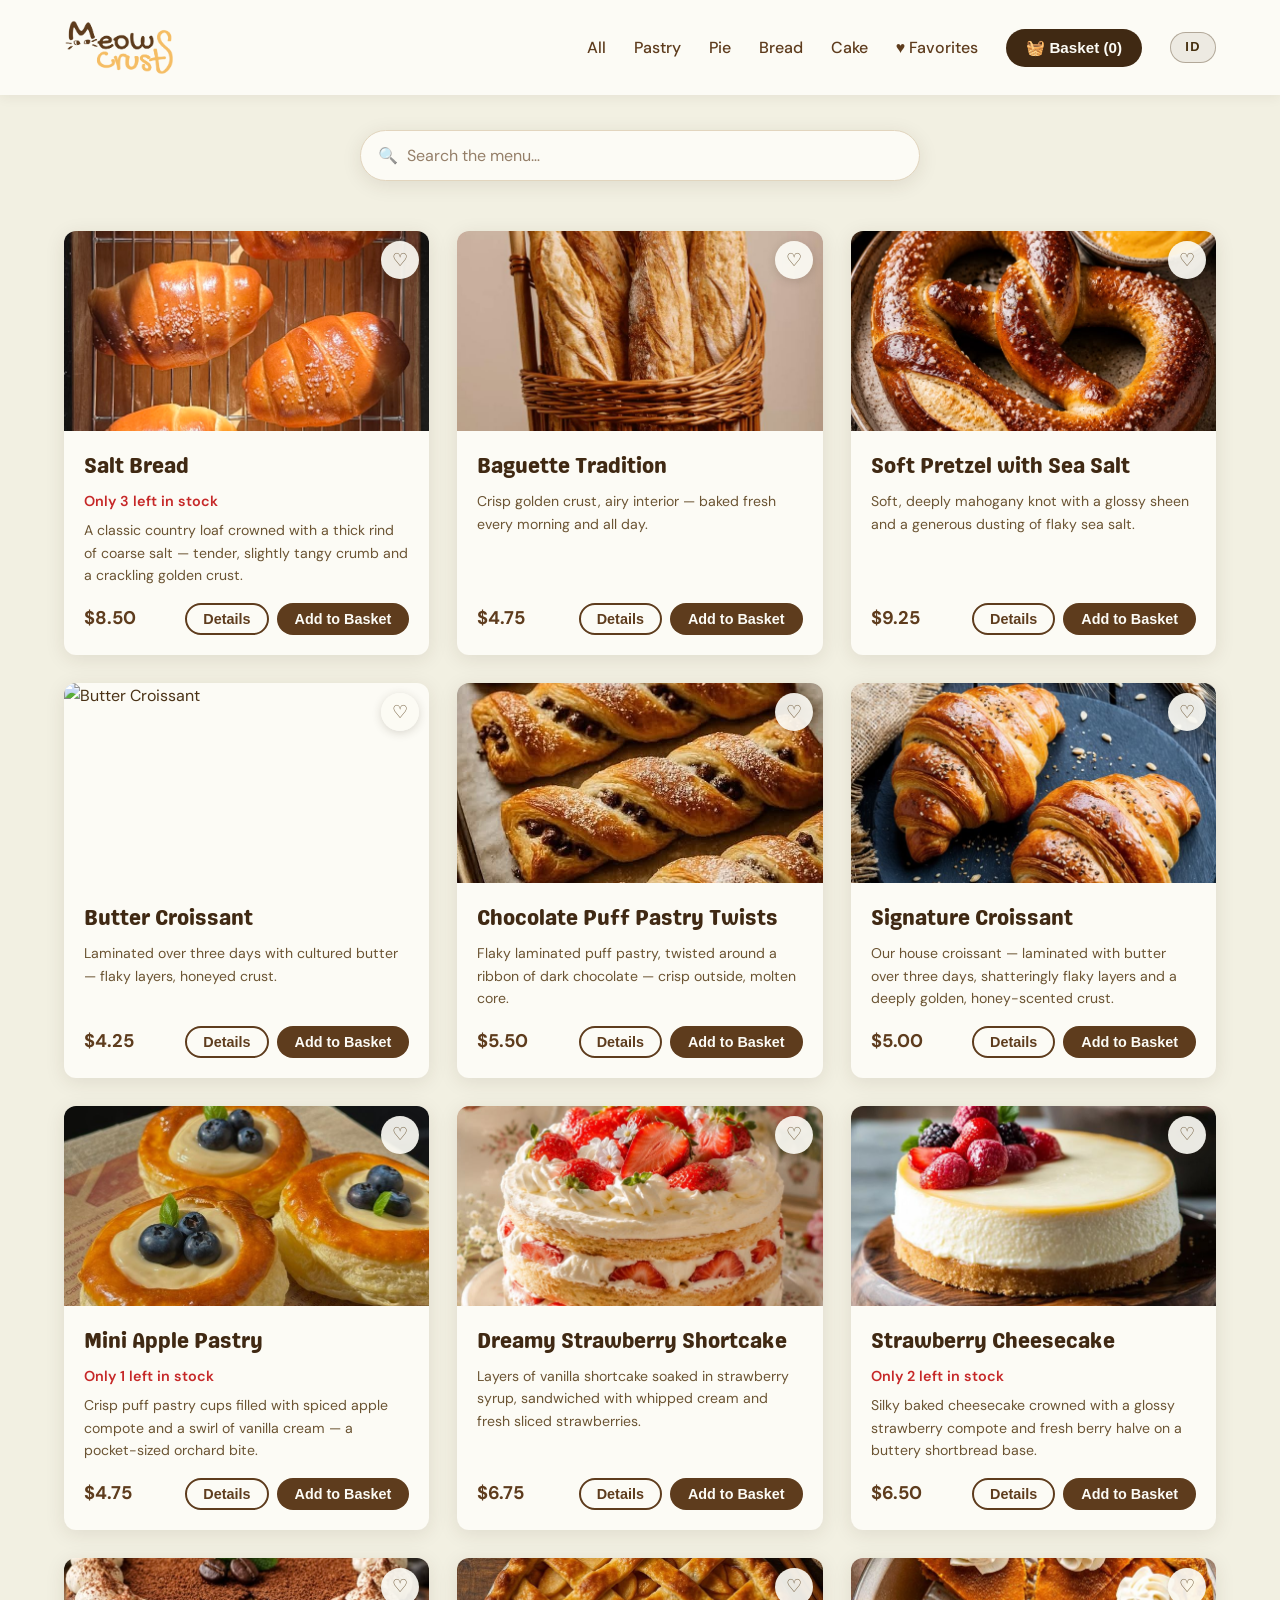
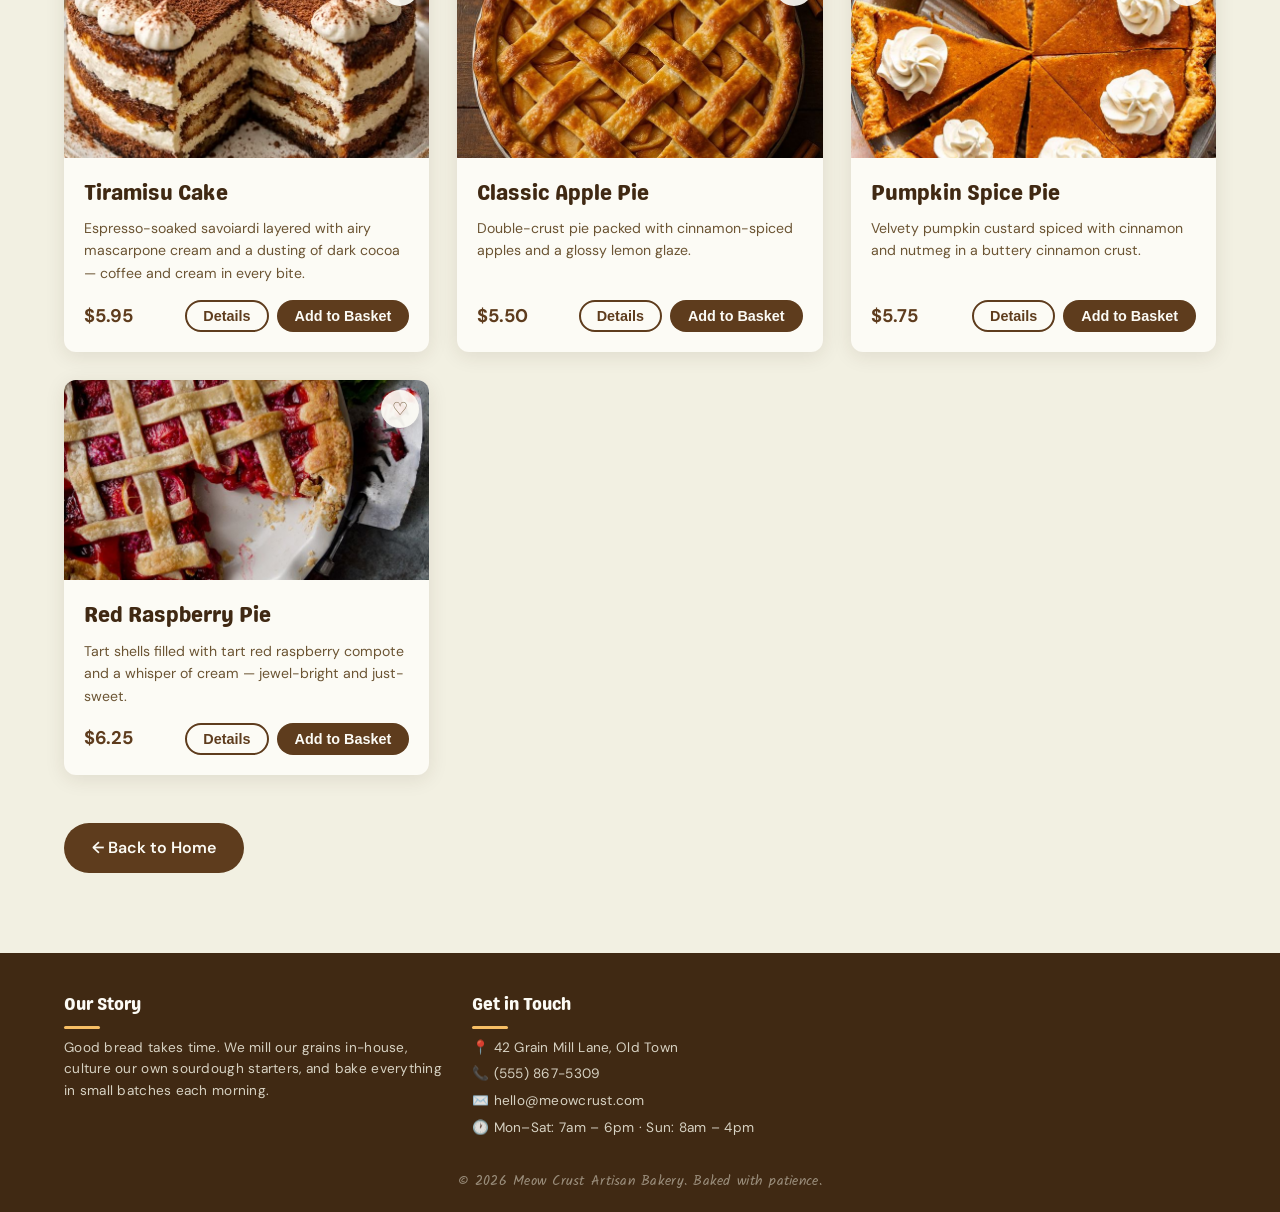
==== menu.html @ 225d7f4f "first commit" ====
<!DOCTYPE html>
<html lang="en">
<head>
  <meta charset="UTF-8" />
  <meta name="viewport" content="width=device-width, initial-scale=1.0" />
  <title>Our Menu — Meow Crust</title>
  <link rel="preconnect" href="https://fonts.googleapis.com" />
  <link rel="preconnect" href="https://fonts.gstatic.com" crossorigin />
  <link href="https://fonts.googleapis.com/css2?family=DM+Sans:opsz@9..40&family=Kalam:wght@300;400;700&display=swap" rel="stylesheet" />
  <link rel="stylesheet" href="styles.css" />
</head>
<body>
  <!-- HEADER -->
  <header>
    <nav class="navbar navbar-solid">
      <div class="nav-side nav-side-left">
        <a class="logo" href="index.html"><img src="assets/logo.png" alt="Meow Crust"></a>
      </div>
      <div class="nav-side nav-side-right">
        <a class="nav-link" data-i18n="navAll" href="menu.html?cat=all">All</a>
        <a class="nav-link" data-i18n="navPastries" href="menu.html?cat=pastries">Pastry</a>
        <a class="nav-link" data-i18n="navPies" href="menu.html?cat=pies">Pie</a>
        <a class="nav-link" data-i18n="navBreads" href="menu.html?cat=breads">Bread</a>
        <a class="nav-link" data-i18n="navCakes" href="menu.html?cat=cakes">Cake</a>
        <a class="nav-link nav-fav" data-i18n="navFav" href="menu.html?cat=favorites">♥ Favorites</a>
        <button class="cart-btn" id="cartBtn"><span data-i18n="navBasket">🧺 Basket</span> (<span id="cartCount">0</span>)</button>
        <button class="lang-btn" id="langBtn" title="Ganti bahasa / Switch language">ID</button>
      </div>
    </nav>
  </header>

  <!-- MENU -->
  <section id="menu" class="section menu-section">
    <div class="menu-search">
      <span class="menu-search-icon" aria-hidden="true">🔍</span>
      <input type="search" id="menuSearch" data-i18n-ph="searchPh" placeholder="Search the menu…" aria-label="Search the menu">
    </div>
    <!-- Mobile-only category chips: at <=768px the nav links are hidden, so
         these give phones a visible way to switch category / see "All". -->
    <div class="menu-cat-chips" id="menuCatChips">
      <button class="cat-chip" data-chip-cat="all">All</button>
      <button class="cat-chip" data-chip-cat="breads" data-i18n="navBreads">Bread</button>
      <button class="cat-chip" data-chip-cat="pastries" data-i18n="navPastries">Pastry</button>
      <button class="cat-chip" data-chip-cat="pies" data-i18n="navPies">Pie</button>
      <button class="cat-chip" data-chip-cat="cakes" data-i18n="navCakes">Cake</button>
      <button class="cat-chip" data-chip-cat="favorites" data-i18n="navFav">♥ Favorites</button>
    </div>
    <div class="menu-grid" id="menuGrid">
      <!-- Items injected by JS -->
    </div>
    <a href="index.html" class="back-home" data-i18n="backHome">← Back to Home</a>
  </section>

  <!-- BASKET MODAL -->
  <div class="modal-overlay" id="cartModal">
    <div class="modal">
      <div class="modal-header">
        <h2 data-i18n="basketTitle">🧺 Your Basket</h2>
        <button class="close-btn" id="closeCart">&times;</button>
      </div>
      <div class="cart-items" id="cartItems">
        <p class="empty-msg" data-i18n="basketEmpty">Your basket is empty.</p>
      </div>
      <div class="cart-footer">
        <div class="cart-total"><span data-i18n="total">Total:</span> <span id="cartTotal">$0.00</span></div>
        <button class="btn btn-primary" id="checkoutBtn" data-i18n="checkout">Checkout</button>
      </div>
    </div>
  </div>

  <!-- IMAGE LIGHTBOX (tap a menu photo to view it full-size) -->
  <div class="lightbox" id="lightbox">
    <button class="lightbox-close" id="lightboxClose" aria-label="Close">&times;</button>
    <div class="lightbox-stage">
      <img class="lightbox-img" id="lightboxImg" alt="" />
    </div>
  </div>

  <!-- DETAILS MODAL (per-item: name / description / stock / price) -->
  <div class="modal-overlay" id="detailsModal">
    <div class="modal details-modal">
      <div class="modal-header">
        <h2>Details</h2>
        <button class="close-btn" onclick="closeDetails()" aria-label="Close">&times;</button>
      </div>
      <div class="details-body">
        <p class="details-row"><span class="details-label">Name:</span> <span id="detailsName"></span></p>
        <p class="details-row"><span class="details-label">Description:</span> <span id="detailsDesc"></span></p>
        <p class="details-row"><span class="details-label">Stock:</span> <span id="detailsStock"></span></p>
        <p class="details-row"><span class="details-label">Price:</span> <span id="detailsPrice"></span></p>
      </div>
    </div>
  </div>

  <!-- FOOTER -->
  <footer class="footer-menu">
    <div class="footer-left">
      <div class="footer-block" id="about">
        <h3 data-i18n="footerStoryTitle">Our Story</h3>
        <p data-i18n="footerStory">Good bread takes time. We mill our grains in-house, culture our own
           sourdough starters, and bake everything in small batches each morning.</p>
      </div>
      <div class="footer-block" id="contact">
        <h3 data-i18n="footerContactTitle">Get in Touch</h3>
        <p data-i18n="contactAddr">📍 42 Grain Mill Lane, Old Town</p>
        <p data-i18n="contactPhone">📞 (555) 867-5309</p>
        <p data-i18n="contactEmail">✉️ hello@meowcrust.com</p>
        <p data-i18n="contactHours">🕐 Mon–Sat: 7am – 6pm · Sun: 8am – 4pm</p>
      </div>
    </div>
    <p class="footer-copy" data-i18n="footerCopy">&copy; 2026 Meow Crust Artisan Bakery. Baked with patience.</p>
  </footer>

  <script src="script.js"></script>
</body>
</html>
---- styles.css ----
/* ===== RESET & BASE ===== */
*, *::before, *::after {
  margin: 0;
  padding: 0;
  box-sizing: border-box;
}

/* Genty Sans — the rounded display face of the Genty family.
   Not on Google Fonts, so it's hosted locally (Flavortype demo, personal use). */
@font-face {
  font-family: 'Genty Sans';
  src: url('assets/fonts/genty-sans.woff') format('woff'),
       url('assets/fonts/genty-sans.ttf') format('truetype');
  font-weight: normal;
  font-display: swap;
}

:root {
  /* Palette: Coffee Brown #5E3C1D · Bunny Yellow #F7BE64 · Cream White #F2F0E2 · Wheat Beige #E2D5BE
     60/30/10/10: cream white 60% · wheat beige 30% · coffee brown 10% · bunny yellow 10% */
  --primary: #5E3C1D;        /* coffee brown */
  --primary-dark: #46300F;   /* deep coffee */
  --secondary: #402913;      /* very dark coffee (footer, veil, overlays) */
  --accent: #F7BE64;         /* bunny yellow */
  --bg: #F2F0E2;            /* cream white (dominant, 60%) */
  --bg-alt: #E2D5BE;       /* wheat beige (30%) */
  --text: #4A3216;          /* coffee ink */
  --text-light: #6B5433;   /* muted wheat-brown (darkened for AA contrast on cream/white/wheat) */
  --white: #FCFBF5;        /* cream-white surface lift */
  --shadow: 0 4px 20px rgba(62,42,21,0.10);
  --shadow-lg: 0 10px 40px rgba(62,42,21,0.18);
  --radius: 12px;
  --transition: 0.3s ease;
  --font-body: 'DM Sans', 'Segoe UI', sans-serif;
  --font-heading: 'Genty Sans', 'DM Sans', cursive;
  --font-hand: 'Kalam', 'DM Sans', cursive;
}

html {
  scroll-behavior: smooth;
  scroll-padding-top: 90px;
}

body {
  font-family: var(--font-body);
  background: var(--bg);
  color: var(--text);
  line-height: 1.6;
}

/* Genty for headings — hand-drawn rounded display face */
h1, h2, h3, h4 {
  font-family: var(--font-heading);
  font-weight: 400;
}

img {
  max-width: 100%;
  display: block;
}

a {
  text-decoration: none;
  color: inherit;
}

ul {
  list-style: none;
}

/* ===== UTILITY ===== */
.section {
  padding: 80px 5%;
}

.section-title {
  font-size: 2.6rem;
  text-align: center;
  margin-bottom: 50px;
  color: var(--primary-dark);
  position: relative;
  font-weight: 400;
  font-family: var(--font-heading); /* Genty Sans */
}

.section-title::after {
  content: '';
  display: block;
  width: 60px;
  height: 4px;
  background: var(--accent);
  margin: 12px auto 0;
  border-radius: 2px;
}

.btn {
  display: inline-block;
  padding: 14px 32px;
  border-radius: 999px;
  font-weight: 600;
  font-size: 1rem;
  cursor: pointer;
  transition: var(--transition);
  border: none;
}

.btn-primary {
  background: var(--primary);
  color: var(--white);
}

.btn-primary:hover {
  background: var(--primary-dark);
  transform: translateY(-2px);
  box-shadow: var(--shadow);
}

.btn-secondary {
  background: transparent;
  color: var(--white);
  border: 2px solid var(--accent);
}

.btn-secondary:hover {
  background: var(--accent);
  color: var(--white);
  border-color: var(--accent);
}

/* ===== NAVBAR ===== */
.navbar {
  display: flex;
  justify-content: space-between;
  align-items: center;
  padding: 20px 5%;
  background: transparent;
  position: fixed;
  left: 0;
  right: 0;
  width: 100%;
  top: 0;
  z-index: 1000;
  box-shadow: none;
  transition: background 0.3s ease, box-shadow 0.3s ease, padding 0.3s ease;
}

/* Solid state once the page is scrolled */
.navbar.scrolled {
  background: var(--white);
  box-shadow: 0 2px 12px rgba(62,42,21,0.07);
  padding: 14px 5%;
}

/* Menu page: solid light navbar from the start (light background underneath,
   so the transparent white-text state would be unreadable) */
.navbar.navbar-solid {
  background: var(--white);
  box-shadow: 0 2px 12px rgba(62,42,21,0.07);
}

.navbar.navbar-solid .logo {
  color: var(--primary-dark);
}

/* All nav links (home + menu, every navbar state) are plain Coffee Brown
   links — no pills. The Bunny Yellow sweep (.nav-link::after) is the
   hover affordance on every link. */
.navbar.navbar-solid .nav-link {
  color: var(--primary);
}

.navbar.navbar-solid .nav-link:hover {
  color: var(--primary);
}

.navbar.navbar-solid .nav-link::after {
  background: var(--accent);
}

.logo {
  text-decoration: none;
  cursor: pointer;
  transition: opacity var(--transition);
}

/* Logo is an image lockup (brown "Meow" + gold "Crust" on transparent).
   The cream pill keeps it readable over the dark hero while the navbar
   is transparent; on white navbars it simply blends in. */
.logo img {
  display: block;
  height: 55px;
  width: auto;
}

.logo:hover {
  opacity: 0.8;
}

.nav-side {
  display: flex;
  align-items: center;
  gap: 28px;
}

.nav-link {
  font-weight: 500;
  color: var(--primary);
  position: relative;
  transition: var(--transition);
}

/* Home page, BEFORE scrolling (transparent navbar over the hero): the
   "Our Story", "Menu" and "Favorites" links are Bunny Yellow.
   - :not(.navbar-solid)  -> excludes the menu page (its nav is .navbar-solid)
   - :not(.scrolled)      -> pre-scroll only; once scrolled the solid
                             navbar kicks in and links fall back to Coffee Brown.
   The hover underline (.nav-link::after) is already Bunny Yellow globally. */
.navbar:not(.navbar-solid):not(.scrolled) .nav-link {
  color: var(--accent);
}

.nav-link::after {
  content: '';
  position: absolute;
  bottom: -4px;
  left: 0;
  width: 0;
  height: 2px;
  background: var(--accent);
  transition: var(--transition);
}

.nav-link:hover {
  color: var(--primary);
}

.nav-link:hover::after {
  width: 100%;
}

.cart-btn {
  background: var(--secondary);
  color: var(--white);
  border: none;
  padding: 10px 20px;
  border-radius: 999px;
  cursor: pointer;
  font-size: 0.95rem;
  font-weight: 600;
  transition: var(--transition);
}

.cart-btn:hover {
  background: var(--primary);
}

/* ===== LANGUAGE TOGGLE (EN / ID) ===== */
.lang-btn {
  background: rgba(252, 251, 245, 0.18);
  color: var(--white);
  border: 1.5px solid rgba(252, 251, 245, 0.6);
  padding: 8px 13px;
  border-radius: 999px;
  cursor: pointer;
  font-size: 0.8rem;
  font-weight: 700;
  letter-spacing: 0.1em;
  transition: var(--transition);
  min-width: 46px;
  line-height: 1;
}

.lang-btn:hover {
  background: var(--accent);
  border-color: var(--accent);
  color: var(--primary-dark);
}

/* solid navbar states: switch to dark ink on the cream background */
.navbar.scrolled .lang-btn,
.navbar.navbar-solid .lang-btn {
  color: var(--primary-dark);
  border-color: rgba(70, 48, 15, 0.35);
  background: rgba(70, 48, 15, 0.08);
}

.navbar.scrolled .lang-btn:hover,
.navbar.navbar-solid .lang-btn:hover {
  background: var(--primary);
  border-color: var(--primary);
  color: var(--white);
}

/* ===== HERO ===== */
.hero {
  position: relative; /* anchor for the torn-paper ::after strip at the hero's bottom */
  min-height: auto;
  aspect-ratio: 24 / 12; /* match the 2400x1200 image — display follows the image, never stretches it */
  display: flex;
  align-items: center;
  justify-content: center;
  text-align: center;
  background: url('assets/hero.jpg') center / cover no-repeat;
  color: var(--white);
  padding: 0 5%;
}

/* Indonesian hero: swap in the translated artwork. Toggled by the i18n system
   via .hero-id on the <section class="hero">. Same 2400x1200 true size —
   identical 24/12 ratio, so no stretching. English keeps assets/hero.jpg. */
.hero.hero-id {
  background-image: url('assets/hero-id.jpg');
}

/* Hand-torn paper strip across the hero's bottom edge. Cream (--bg) fill so the
   next section reads as the next sheet of paper showing through; the ragged peaks
   pull back to let a sliver of hero artwork show, mimicking torn fibres.
   Sits above the background (z:1) but below nav/overlays. Works over EN + ID art. */
.hero::after {
  content: "";
  position: absolute;
  left: 0;
  right: 0;
  bottom: -16px;
  height: 76px;
  z-index: 1;
  background: url("data:image/svg+xml,%3Csvg xmlns='http://www.w3.org/2000/svg' width='1440' height='48' viewBox='0 0 1440 48' preserveAspectRatio='none'%3E%3Cpath d='M0,48 L0,32 C150,22 260,41 400,31 C500,24 560,43 680,34 C760,27 830,20 930,32 C1020,42 1100,26 1210,35 C1290,43 1370,27 1440,31 L1440,48 Z' fill='%23F2F0E2'/%3E%3C/svg%3E") bottom center / 100% 100% no-repeat;
}

.hero-eyebrow {
  display: inline-block;
  font-family: var(--font-hand);
  font-size: 1.15rem;
  letter-spacing: 1px;
  text-transform: none;
  color: var(--accent);
  background: rgba(247,190,100,0.18);
  border: 1px solid rgba(247,190,100,0.5);
  padding: 6px 16px;
  border-radius: 999px;
  margin-bottom: 18px;
  text-shadow: 0 1px 6px rgba(64,41,19,0.6);
}

.hero-content h1 {
  font-size: 3.5rem;
  margin-bottom: 16px;
  letter-spacing: -0.5px;
  text-shadow: 0 2px 18px rgba(64,41,19,0.65), 0 0 6px rgba(64,41,19,0.45);
}

.hero-content p {
  font-size: 1.15rem;
  max-width: 560px;
  margin: 0 auto 32px;
  opacity: 0.92;
  text-shadow: 0 1px 10px rgba(64,41,19,0.75), 0 0 4px rgba(64,41,19,0.55);
}

.hero .btn {
  margin: 0 10px;
}

/* ===== MENU FILTERS ===== */
.menu-filters {
  display: flex;
  flex-wrap: wrap;
  justify-content: center;
  gap: 12px;
  margin-bottom: 40px;
}

.filter-btn {
  background: var(--white);
  border: 2px solid var(--bg-alt);
  padding: 8px 22px;
  border-radius: 999px;
  cursor: pointer;
  font-weight: 600;
  color: var(--text);
  transition: var(--transition);
}

.filter-btn:hover,
.filter-btn.active {
  background: var(--primary);
  color: var(--white);
  border-color: var(--primary);
}

/* ===== MENU GRID ===== */
.menu-grid {
  display: grid;
  grid-template-columns: repeat(auto-fill, minmax(280px, 1fr));
  gap: 28px;
  max-width: 1200px;
  margin: 0 auto;
}

.menu-item {
  background: var(--white);
  border-radius: var(--radius);
  overflow: hidden;
  box-shadow: var(--shadow);
  transition: var(--transition);
  display: flex;
  flex-direction: column;
}

.menu-item:hover {
  transform: translateY(-6px);
  box-shadow: var(--shadow-lg);
}

.menu-item-img {
  position: relative;
  height: 200px;
  overflow: hidden;
}

/* ===== FAVORITES ===== */
.fav-btn {
  position: absolute;
  top: 10px;
  right: 10px;
  width: 38px;
  height: 38px;
  border-radius: 50%;
  border: none;
  background: rgba(252, 251, 245, 0.92);
  color: var(--text-light);
  font-size: 1.15rem;
  line-height: 1;
  cursor: pointer;
  display: flex;
  align-items: center;
  justify-content: center;
  box-shadow: 0 2px 10px rgba(60, 48, 32, 0.18);
  transition: transform 0.2s ease, color 0.2s ease, background 0.2s ease;
  z-index: 2;
}

.fav-btn:hover {
  transform: scale(1.12);
  color: var(--primary);
}

.fav-btn.active {
  color: var(--accent);
  background: #fff;
}

/* quick "pop" when toggled */
.fav-btn.pop {
  animation: favPop 0.35s ease;
}

@keyframes favPop {
  0% { transform: scale(1); }
  40% { transform: scale(1.4); }
  100% { transform: scale(1.12); }
}

/* "♥ Favorites" is now treated like the other nav links (no accent color) */

.menu-item-img img {
  width: 100%;
  height: 100%;
  object-fit: cover;
  transition: transform 0.5s ease;
}

.menu-item:hover .menu-item-img img {
  transform: scale(1.08);
}

.menu-item-body {
  padding: 20px;
  flex: 1;
  display: flex;
  flex-direction: column;
}

.menu-item-body h3 {
  font-size: 1.3rem;
  color: var(--secondary);
  margin-bottom: 6px;
}

/* Urgency indicator — "Only X left in stock" (hardcoded for low-stock items).
   Dark red, DM Sans; sized between the description (0.88rem) and the price (1.15rem). */
.menu-item-body .stock-note {
  color: #C62828;
  font-family: var(--font-body);
  font-size: 0.9rem;
  font-weight: 600;
  margin: 0 0 6px;
}

.menu-item-body .description {
  font-size: 0.88rem;
  color: var(--text-light);
  margin-bottom: 16px;
  flex: 1;
}

.menu-item-footer {
  display: flex;
  justify-content: space-between;
  align-items: center;
}

.price {
  font-size: 1.15rem;
  font-weight: 700;
  color: var(--primary);
}

.add-btn {
  background: var(--primary);
  color: var(--white);
  border: none;
  padding: 8px 18px;
  border-radius: 999px;
  cursor: pointer;
  font-weight: 600;
  font-size: 0.9rem;
  transition: var(--transition);
}

.add-btn:hover {
  background: var(--primary-dark);
}

/* Two buttons on the right of the card footer: Details (outline) + Add to Basket (solid).
   Details sits to the LEFT of Add to Basket, styled to match the add-to-cart button. */
.menu-item-actions {
  display: flex;
  align-items: center;
  gap: 8px;
}

.details-btn {
  background: var(--white);
  color: var(--primary);
  border: 2px solid var(--primary);
  padding: 6px 16px;
  border-radius: 999px;
  cursor: pointer;
  font-weight: 600;
  font-size: 0.9rem;
  transition: var(--transition);
}

.details-btn:hover {
  background: var(--primary);
  color: var(--white);
}

/* ===== DETAILS MODAL ===== */
/* Reuses .modal-overlay + .modal for the dimmed backdrop, pop-in, and sizing.
   Title in Genty Sans, centered; all other text in DM Sans. */
.details-modal {
  max-width: 460px;
}

.details-modal .modal-header h2 {
  font-family: var(--font-heading); /* Genty Sans */
  font-weight: 400;
  text-align: center;
}

.details-body {
  padding: 20px 28px;
  font-family: var(--font-body); /* DM Sans */
}

.details-row {
  font-size: 0.98rem;
  color: var(--text);
  margin-bottom: 14px;
  line-height: 1.5;
}

.details-row .details-label {
  font-weight: 700;
  color: var(--secondary);
}

/* ===== ABOUT ===== */
.about-section {
  position: relative; /* anchor for the torn-paper ::before (top) and ::after (bottom) */
  background: var(--bg-alt) url('assets/about-bg.png') center / auto no-repeat;
}

/* ===== HAND-TORN PAPER EDGES — "Our Story" (#about), main page only =====
   Paper-like shape: broad soft waves broken by a few thin sharp spikes,
   varied depth and rhythm. Top and bottom use two DIFFERENT jag patterns
   so they don't read as copy-pasted.
   ::before hangs a cream (#F2F0E2, the "Fresh From the Oven" sheet above)
   tear down through the top edge; ::after lifts a warm-white (#FCFBF5,
   the "Get in Touch" sheet below) tear up through the bottom edge — each
   colored to the section BEYOND the tear, so it looks like the next sheet
   of paper showing through. .about-section only exists in index.html,
   so the menu page is untouched. */
.about-section::before {
  content: "";
  position: absolute;
  left: 0;
  right: 0;
  top: -16px;
  height: 76px;
  z-index: 1;
  background: url("data:image/svg+xml,%3Csvg xmlns='http://www.w3.org/2000/svg' width='1440' height='48' viewBox='0 0 1440 48' preserveAspectRatio='none'%3E%3Cpath d='M0,0 L0,25 C5,25 8,25 13,25 C20,25 22,23 29,23 C35,23 37,22 43,22 C50,22 53,22 60,22 C65,22 68,22 73,22 C79,22 81,22 87,22 C94,22 97,22 104,22 C109,22 112,24 117,24 C125,24 128,24 136,24 C144,24 148,27 156,27 C166,27 169,29 179,29 C187,29 190,29 198,29 C206,29 210,30 218,30 C227,30 231,32 240,32 C248,32 251,31 259,31 C267,31 270,31 278,31 C286,31 289,31 297,31 C306,31 310,30 319,30 C324,30 326,29 331,29 C338,29 341,29 348,29 C353,29 355,29 360,29 C366,29 369,28 375,28 C384,28 388,26 397,26 C402,26 404,23 409,23 C419,23 423,21 433,21 C442,21 445,22 454,22 C460,22 463,22 469,22 C474,22 476,22 481,22 C489,22 492,22 500,22 C507,22 509,22 516,22 C521,22 524,24 529,24 C538,24 542,26 551,26 C559,26 563,27 571,27 C577,27 580,27 586,27 C593,27 595,28 602,28 C609,28 611,29 618,29 C626,29 629,30 637,30 C643,30 646,30 652,30 C659,30 662,32 669,32 C677,32 679,31 687,31 C692,31 693,32 698,32 C704,32 706,31 712,31 C720,31 723,28 731,28 C738,28 741,26 748,26 C756,26 758,25 766,25 C774,25 777,25 785,25 C795,25 798,24 808,24 C815,24 817,22 824,22 C830,22 833,22 839,22 C848,22 851,23 860,23 C866,23 868,22 874,22 C880,22 883,24 889,24 C895,24 898,24 904,24 C911,24 914,27 921,27 C930,27 934,29 943,29 C949,29 952,29 958,29 C967,29 970,29 979,29 C985,29 988,30 994,30 C1001,30 1004,31 1011,31 C1017,31 1020,32 1026,32 C1034,32 1037,31 1045,31 C1054,31 1057,32 1066,32 C1076,32 1079,29 1089,29 C1099,29 1103,29 1113,29 C1118,29 1121,26 1126,26 C1134,26 1137,24 1145,24 C1151,24 1153,23 1159,23 C1166,23 1168,23 1175,23 C1180,23 1182,22 1187,22 C1194,22 1197,23 1204,23 C1211,23 1214,22 1221,22 C1229,22 1231,22 1239,22 C1246,22 1249,21 1256,21 C1262,21 1265,23 1271,23 C1276,23 1279,25 1284,25 C1294,25 1297,25 1307,25 C1315,25 1319,27 1327,27 C1335,27 1339,29 1347,29 C1356,29 1359,29 1368,29 C1377,29 1380,30 1389,30 C1394,30 1397,32 1402,32 C1411,32 1414,32 1423,32 C1430,32 1433,32 1440,32 L1440,0 Z' fill='%23F2F0E2'/%3E%3C/svg%3E") top center / 100% 100% no-repeat;

}

.about-section::after {
  content: "";
  position: absolute;
  left: 0;
  right: 0;
  bottom: -16px;
  height: 76px;
  z-index: 1;
  background: url("data:image/svg+xml,%3Csvg xmlns='http://www.w3.org/2000/svg' width='1440' height='48' viewBox='0 0 1440 48' preserveAspectRatio='none'%3E%3Cpath d='M0,48 L0,23 C7,23 10,22 17,22 C25,22 27,22 35,22 C41,22 44,22 50,22 C57,22 59,22 66,22 C72,22 75,22 81,22 C86,22 89,24 94,24 C101,24 104,25 111,25 C119,25 123,24 131,24 C140,24 144,27 153,27 C163,27 166,30 176,30 C183,30 185,31 192,31 C198,31 200,32 206,32 C215,32 219,34 228,34 C237,34 241,33 250,33 C255,33 256,34 261,34 C268,34 271,33 278,33 C283,33 285,34 290,34 C298,34 302,33 310,33 C316,33 319,33 325,33 C331,33 334,30 340,30 C349,30 353,28 362,28 C370,28 373,26 381,26 C387,26 389,25 395,25 C403,25 405,23 413,23 C421,23 423,23 431,23 C436,23 439,22 444,22 C449,22 452,22 457,22 C466,22 470,22 479,22 C486,22 489,22 496,22 C505,22 509,23 518,23 C526,23 530,25 538,25 C545,25 547,27 554,27 C560,27 563,29 569,29 C576,29 578,31 585,31 C590,31 593,33 598,33 C603,33 606,34 611,34 C617,34 620,34 626,34 C635,34 639,35 648,35 C656,35 660,34 668,34 C678,34 682,33 692,33 C701,33 705,31 714,31 C719,31 721,32 726,32 C731,32 734,28 739,28 C746,28 748,26 755,26 C763,26 765,25 773,25 C778,25 781,24 786,24 C791,24 794,22 799,22 C809,22 812,22 822,22 C830,22 834,22 842,22 C847,22 850,22 855,22 C864,22 868,22 877,22 C882,22 885,22 890,22 C897,22 900,23 907,23 C915,23 919,26 927,26 C936,26 940,29 949,29 C954,29 957,31 962,31 C970,31 972,31 980,31 C989,31 993,34 1002,34 C1007,34 1009,34 1014,34 C1022,34 1025,35 1033,35 C1043,35 1046,35 1056,35 C1066,35 1069,33 1079,33 C1088,33 1092,32 1101,32 C1108,32 1110,32 1117,32 C1123,32 1126,29 1132,29 C1142,29 1145,27 1155,27 C1164,27 1167,25 1176,25 C1184,25 1187,22 1195,22 C1201,22 1203,22 1209,22 C1217,22 1221,22 1229,22 C1234,22 1235,22 1240,22 C1245,22 1247,22 1252,22 C1257,22 1259,22 1264,22 C1272,22 1276,22 1284,22 C1289,22 1291,25 1296,25 C1304,25 1306,27 1314,27 C1322,27 1325,27 1333,27 C1338,27 1341,29 1346,29 C1353,29 1356,30 1363,30 C1372,30 1376,32 1385,32 C1395,32 1398,34 1408,34 C1416,34 1420,35 1428,35 C1433,35 1435,34 1440,34 L1440,48 Z' fill='%23FCFBF5'/%3E%3C/svg%3E") bottom center / 100% 100% no-repeat;

}

.about-content {
  display: flex;
  align-items: center;
  gap: 60px;
  max-width: 1200px;
  margin: 0 auto;
}

/* LEFT: container for the new artwork — 40% column. Drop an <img> in here.
   Until the art is added, shows a light dashed placeholder so the slot is obvious. */
.about-art {
  flex: 0 0 44%;
  display: flex;
  align-items: center;
  justify-content: center;
  min-height: 525px;
  border: 2px dashed rgba(94, 60, 29, 0.35);
  border-radius: var(--radius);
  background: transparent;
  overflow: hidden;
}

.about-art img {
  width: 100%;
  height: 100%;
  object-fit: contain; /* keep the whole poster, no cropping, true aspect ratio */
  display: block;
}

.about-art-hint {
  font-family: var(--font-hand);
  color: var(--text-light);
  font-size: 1.1rem;
  opacity: 0.7;
}

/* RIGHT: 60% column. Title + paragraphs + stats, all center-aligned. */
.about-text {
  flex: 1;
  text-align: center;
}

.about-text p {
  margin-bottom: 16px;
  color: var(--text);
  font-size: 1.05rem;
}

/* Single row of four stat boxes (was 2x2) */
.about-stats {
  display: grid;
  grid-template-columns: repeat(4, 1fr);
  gap: 16px;
  margin-top: 24px;
}

/* Bunny-yellow line icon above each stat number */
.stat-icon {
  display: block;
  width: 42px;
  height: 42px;
  margin: 0 auto 10px;
  color: var(--accent); /* #F7BE64 */
}

.stat {
  background: var(--white);
  border-radius: var(--radius);
  padding: 20px 14px;
  text-align: center;
  box-shadow: var(--shadow);
}

.stat-number {
  display: block;
  font-size: 2rem;
  font-weight: 700;
  color: var(--primary);
}

.stat-label {
  font-size: 0.9rem;
  color: var(--text-light);
}

/* ===== CONTACT ===== */
.contact-section {
  position: relative; /* anchor for the floating paw layer */
  overflow: hidden;    /* clip paws so they don't spill into neighboring sections */
  background: var(--white);
}

/* Floating cat-paw layer — decorative only, sits BEHIND the text. JS (initFloatPaws)
   spawns .float-paw spans here; each drifts upward on its own delay and fades in
   from the bottom, then out at the top (soft loop). Hidden entirely when
   prefers-reduced-motion is set (see @media below) and in the reduced-motion JS guard. */
.float-paws {
  position: absolute;
  inset: 0;
  overflow: hidden;
  pointer-events: none;
  z-index: 0;
}

.float-paw {
  position: absolute;
  bottom: -8%;
  width: 46px;
  height: 46px;
  opacity: 0;
  background: url('assets/float-cat-paw.png') center / contain no-repeat;
  will-change: transform, opacity;
  animation: pawFloat linear infinite;
}

/* Paws rise to ~80% of the section, then dissolve out fast.
   Travel distance is set by JS (--paw-travel = -80% of the section's
   measured height, in px) so the rise covers the same relative distance
   on any screen. Opacity holds, then fades during the final ~12% of the
   loop; with the 8–11s durations JS assigns that fade is under 2s per paw.
   Both ends are opacity:0 so the loop reset is invisible. */
@keyframes pawFloat {
  0%   { opacity: 0; transform: translateY(0) rotate(var(--rot, -8deg)); }
  15%  { opacity: 0.5; }
  88%  { opacity: 0.5; }
  100% { opacity: 0; transform: translateY(var(--paw-travel, -32vh)) rotate(var(--rot, -8deg)); }
}

/* No decorative motion: hide the whole layer. */
@media (prefers-reduced-motion: reduce) {
  .float-paws { display: none; }
}

.contact-grid {
  position: relative;
  z-index: 1; /* above the decorative paw layer */
  display: grid;
  grid-template-columns: 1fr 1fr;
  gap: 60px;
  max-width: 900px;
  margin: 0 auto;
}

/* The section title is a static direct child, so lift it above the paws too */
.contact-section > .section-title {
  position: relative;
  z-index: 1;
}

.contact-info p {
  margin-bottom: 16px;
  font-size: 1.05rem;
  color: var(--text);
}

.contact-form {
  display: flex;
  flex-direction: column;
  gap: 16px;
}

.contact-form input,
.contact-form textarea {
  padding: 14px 18px;
  border: 2px solid var(--bg-alt);
  border-radius: var(--radius);
  font-size: 1rem;
  font-family: inherit;
  transition: var(--transition);
  background: var(--bg);
}

.contact-form input:focus,
.contact-form textarea:focus {
  outline: none;
  border-color: var(--primary);
  background: var(--white);
}

/* ===== MODAL ===== */
.modal-overlay {
  position: fixed;
  inset: 0;
  background: rgba(64,41,19,0.6);
  display: none;
  align-items: center;
  justify-content: center;
  z-index: 2000;
}

.modal-overlay.open {
  display: flex;
}

.modal {
  background: var(--white);
  border-radius: var(--radius);
  width: 90%;
  max-width: 500px;
  max-height: 80vh;
  display: flex;
  flex-direction: column;
  box-shadow: var(--shadow-lg);
  animation: modalIn 0.3s ease;
}

@keyframes modalIn {
  from { opacity: 0; transform: scale(0.9); }
  to   { opacity: 1; transform: scale(1); }
}

.modal-header {
  display: flex;
  justify-content: space-between;
  align-items: center;
  padding: 24px 28px;
  border-bottom: 1px solid var(--bg-alt);
}

.modal-header h2 {
  font-size: 1.4rem;
  color: var(--secondary);
}

.close-btn {
  background: none;
  border: none;
  font-size: 1.8rem;
  cursor: pointer;
  color: var(--text-light);
  transition: var(--transition);
}

.close-btn:hover {
  color: var(--primary);
}

.cart-items {
  flex: 1;
  overflow-y: auto;
  padding: 12px 28px;
}

.cart-item {
  display: flex;
  justify-content: space-between;
  align-items: flex-start;
  gap: 12px;
  padding: 12px 0;
  border-bottom: 1px solid var(--bg-alt);
}

.cart-item:last-child {
  border-bottom: none;
}

/* left column: name (on top, slightly bigger), unit price, then quantity */
.cart-item-info {
  display: flex;
  flex-direction: column;
  gap: 0; /* name + price read as one group */
  align-items: flex-start;
}

.cart-item-info h4 {
  font-size: 1.1rem;
  color: var(--secondary);
}

.cart-item-info span {
  font-size: 0.85rem;
  color: var(--text-light);
  margin-bottom: 18px; /* more space between the price and the qty pill below */
}

/* quantity control: [−] [number] [+] — every element locked to the same 26px height
   and flex-centered, so the −, number, and + stay visually on one line by construction */
.cart-qty {
  display: flex;
  align-items: center;
  gap: 10px;
  margin-bottom: 0;
}

.cart-qty-btn {
  width: 26px;
  height: 26px;
  border-radius: 50%;
  border: 1.5px solid var(--bg-alt);
  background: var(--bg-alt);
  color: var(--primary-dark);
  font-size: 1rem;
  line-height: 1;
  cursor: pointer;
  display: flex;
  align-items: center;
  justify-content: center;
  padding: 0;
  transition: var(--transition);
}

.cart-qty-btn:hover {
  border-color: var(--primary);
  background: var(--primary);
  color: var(--white);
}

/* double selector on purpose: the value is a <span>, so the broader
   ".cart-item-info span" rule (0.85rem / muted color / 8px bottom margin) would
   otherwise override these — ".cart-qty .cart-qty-val" beats it */
.cart-qty .cart-qty-val {
  width: 34px;
  height: 26px;
  display: flex;
  align-items: center;
  justify-content: center;
  text-align: center;
  line-height: 1;
  font-size: 1rem;
  font-weight: 700;
  color: var(--primary-dark);
  margin-bottom: 0;
}

/* right column: "x" stays in the top-right corner; the item's total is pushed to
   the bottom of the row */
.cart-item-side {
  display: flex;
  flex-direction: column;
  align-self: stretch;
  justify-content: space-between;
}

.cart-item-remove {
  background: none;
  border: none;
  color: var(--primary);
  cursor: pointer;
  font-size: 1.2rem;
  transition: var(--transition);
  align-self: flex-end; /* top-right corner */
}

.cart-item-remove:hover {
  transform: scale(1.2);
  color: var(--primary-dark);
}

.cart-item-line-total {
  font-size: 1rem;
  font-weight: 700;
  color: var(--primary-dark);
  align-self: flex-start;
  margin-left: -90px; /* nudge further left */
}

.cart-footer {
  padding: 20px 28px;
  border-top: 1px solid var(--bg-alt);
  display: flex;
  justify-content: space-between;
  align-items: center;
}

.cart-total {
  font-size: 1.3rem;
  font-weight: 700;
  color: var(--secondary);
}

.cart-total span {
  color: var(--primary);
}

.empty-msg {
  text-align: center;
  color: var(--text-light);
  padding: 20px 0;
}

/* ===== FOOTER ===== */
footer {
  background: var(--secondary);
  color: var(--bg);
  text-align: center;
  padding: 28px 5%;
  font-size: 0.9rem;
}

/* handwritten sign-off */
footer p {
  font-family: var(--font-hand);
  font-size: 1.05rem;
  letter-spacing: 0.02em;
}

/* ===== TOAST ===== */
.toast {
  position: fixed;
  bottom: 30px;
  right: 30px;
  background: var(--secondary);
  color: var(--white);
  padding: 14px 24px;
  border-radius: var(--radius);
  box-shadow: var(--shadow-lg);
  z-index: 3000;
  animation: toastIn 0.3s ease, toastOut 0.3s ease 2s forwards;
}

@keyframes toastIn {
  from { opacity: 0; transform: translateY(20px); }
  to   { opacity: 1; transform: translateY(0); }
}

@keyframes toastOut {
  from { opacity: 1; }
  to   { opacity: 0; }
}

/* ===== BACK TO HOME ===== */
.back-home {
  display: inline-block;
  margin-top: 48px;
  padding: 12px 28px;
  background: var(--primary);
  color: var(--white);
  font-weight: 600;
  border-radius: 999px;
  transition: var(--transition);
}

.back-home:hover {
  background: var(--secondary);
  transform: translateY(-2px);
}

/* ===== MENU GRID: clear the fixed navbar (banner removed) ===== */
.menu-section {
  padding-top: 130px;
}

/* ===== MENU SEARCH ===== */
/* Section rhythm: 50px below the block, matching .section-title */
.menu-search {
  position: relative;
  max-width: 560px;
  margin: 0 auto 50px;
}

/* ===== MOBILE CATEGORY CHIPS (menu page) =====
   Visible ONLY at <=768px, where the top-nav category links are hidden.
   Keeps phones from dead-ending on the menu page (no way to switch
   category or reach "All"). */
.menu-cat-chips {
  display: none;
}

@media (max-width: 768px) {
  .menu-cat-chips {
    display: flex;
    flex-wrap: wrap;
    justify-content: center;
    gap: 10px;
    margin-bottom: 40px;
  }
}

.cat-chip {
  background: var(--white);
  border: 1.5px solid var(--bg-alt);
  color: var(--text);
  padding: 8px 16px;
  border-radius: 999px;
  font-family: inherit;
  font-size: 0.9rem;
  font-weight: 600;
  cursor: pointer;
  transition: var(--transition);
}

.cat-chip:hover {
  border-color: var(--primary);
  color: var(--primary);
}

.cat-chip.active {
  background: var(--primary);
  border-color: var(--primary);
  color: var(--white);
}

.menu-search-icon {
  position: absolute;
  left: 18px;
  top: 50%;
  transform: translateY(-50%);
  font-size: 1rem;
  opacity: 0.65;
  pointer-events: none;
}

#menuSearch {
  width: 100%;
  padding: 14px 18px 14px 46px;
  font-size: 1rem;
  font-family: inherit;
  color: var(--text);
  background: var(--white);
  border: 1.5px solid var(--bg-alt);
  border-radius: 999px;
  box-shadow: var(--shadow);
  outline: none;
  transition: border-color var(--transition), box-shadow var(--transition);
  -webkit-appearance: none;
  appearance: none;
}

#menuSearch::placeholder {
  color: var(--primary);
  opacity: 0.65;
}

#menuSearch:focus {
  border-color: var(--accent);
  box-shadow: 0 0 0 4px rgba(247, 190, 100, 0.18);
}

#menuSearch::-webkit-search-cancel-button {
  -webkit-appearance: none;
  appearance: none;
}

/* Home navbar links are plain text with the Bunny Yellow underline sweep
   (same treatment as every other nav link — no pills). */

/* ===== WIDER NAV (category links) ===== */
@media (max-width: 1200px) {
  .nav-side {
    gap: 18px;
  }
}

@media (max-width: 1000px) {
  .nav-side {
    gap: 12px;
  }
}

/* ===== COMPACT INFO IN FOOTER (menu page only) ===== */
.footer-menu {
  display: flex;
  flex-direction: column;
  gap: 24px;
  padding: 40px 5% 20px;
  text-align: left;
}

.footer-left {
  display: flex;
  flex-wrap: wrap;
  gap: 28px;
  align-items: flex-start;
}

.footer-block {
  flex: 1 1 260px;
  max-width: 380px;
}

.footer-block h3 {
  color: var(--white);
  font-size: 1.05rem;
  margin-bottom: 8px;
}

.footer-block h3::after {
  content: '';
  display: block;
  width: 36px;
  height: 3px;
  background: var(--accent);
  margin-top: 6px;
  border-radius: 2px;
}

.footer-block p {
  font-family: var(--font-body); /* DM Sans — overrides the Kalam global footer p */
  font-size: 0.85rem;
  color: var(--bg);
  opacity: 0.85;
  margin-bottom: 5px;
}

.footer-block p:last-child {
  margin-bottom: 0;
}

.footer-copy {
  text-align: center;
  opacity: 0.5;
  font-size: 0.85rem;
  padding-top: 8px;
}

/* ===== PAGE TRANSITION VEIL ===== */
.page-veil {
  position: fixed;
  inset: 0;
  background: var(--secondary);
  z-index: 3000;
  transform: translateX(-101%); /* at rest: off-screen left (forward) */
  transition: transform 0.45s cubic-bezier(0.77, 0, 0.18, 1);
  pointer-events: none;
}

/* Kill the transition so the veil can snap closed without sliding in */
body.no-anim .page-veil {
  transition: none;
}

body.veil-right .page-veil {
  transform: translateX(101%); /* at rest: off-screen right (back) */
}

body.veil-closed .page-veil {
  transform: translateX(0);
}

@media (prefers-reduced-motion: reduce) {
  .page-veil {
    display: none;
  }
}

/* ===== STAT CARDS: gentle hover lift (Our Story) ===== */
.stat {
  transition: transform 0.25s ease, box-shadow 0.25s ease;
}

.stat:hover {
  transform: scale(1.06);
  box-shadow: var(--shadow-lg);
}

/* ===== MENU CARD ENTRANCE ===== */
/* Staggered fade-up when the grid re-renders (filter/search). */
.menu-item {
  animation: cardIn 0.3s ease backwards;
  /* index set inline via style="--i" in renderMenu() */
  animation-delay: calc(var(--i, 0) * 45ms);
}

@keyframes cardIn {
  from { opacity: 0; transform: translateY(12px); }
  to   { opacity: 1; transform: translateY(0); }
}

/* ===== SCROLL-REVEAL (About / Contact) =====
   The hidden state only applies when JS is on (html.js, set by the inline
   script in index.html's <head>). .in is added by the IntersectionObserver.
   Without JS the content is always visible. */
.js .reveal {
  opacity: 0;
  transform: translateY(24px);
  transition: opacity 0.6s ease, transform 0.6s ease;
}

.js .reveal.in {
  opacity: 1;
  transform: none;
}

/* ===== REDUCED MOTION: disable ALL decorative motion, keep content visible ===== */
@media (prefers-reduced-motion: reduce) {
  .menu-item {
    animation: none;
  }

  .slide {
    transition: none; /* slideshow still works, just doesn't glide */
  }

  .js .reveal,
  .js .reveal.in {
    opacity: 1;
    transform: none;
    transition: none;
  }

  .stat:hover {
    transform: none;
  }
}

/* ===== SLIDE CTA POSITION MAP (keep in sync with the artwork) =====
   The full-bleed slides (.slide-full) overlay a real button ON TOP of a
   pill baked into each 16:9 artwork. The pixel positions below are only
   valid for the EXACT artwork files listed — swapping an image without
   re-measuring will leave the button floating over nothing.

   assets/slide-butter-croissant.png        → .cta-right   (left 64.4%, top 78.8%)
   assets/slide-pretzel.png                → .cta-right   (left 64.4%, top 78.8%)
   assets/slide-strawberry-cheesecake.png   → .cta-left    (left 14.8%, top 79.5%)
   assets/slide-raspberry-pie.png          → .cta-left    (left 14.8%, top 79.5%)
   assets/slide-butter-croissant-id.jpg    → .cta-right   (same position/size as English)
   assets/slide-strawberry-cheesecake-id.jpg → .cta-left  (same position/size as English)
   assets/slide-pretzel-id.jpg             → .cta-right   (same position/size as English)
   assets/slide-raspberry-pie-id.jpg       → .cta-left    (same position/size as English)

   To replace an asset: re-export it with the CTA pill in the same slot,
   OR update the matching cta-right / cta-left values below.
   Also keep the pill's outer size (17.24% x 7.41%) matched to the new art. */

/* ===== RESPONSIVE ===== */
@media (max-width: 768px) {
  .nav-link {
    display: none;
  }

  .hero-content h1 {
    font-size: 2.2rem;
  }

  .about-content {
    flex-direction: column;
  }

  .about-art {
    flex: none;
    width: 100%;
    min-height: 280px;
  }

  .about-stats {
    grid-template-columns: 1fr 1fr;
  }

  .contact-grid {
    grid-template-columns: 1fr;
  }

}

/* ===== CHECKOUT MODAL ===== */
.checkout-body {
  display: flex;
  flex-direction: column;
  gap: 18px;
  padding: 24px 28px;
}

.checkout-label {
  font-size: 0.9rem;
  color: var(--text-light);
  margin-bottom: 4px;
}

.ship-options {
  display: grid;
  grid-template-columns: 1fr 1fr;
  gap: 14px;
}

.ship-option {
  display: flex;
  flex-direction: column;
  align-items: center;
  gap: 6px;
  padding: 20px 14px;
  background: var(--bg);
  border: 2px solid var(--bg-alt);
  border-radius: var(--radius);
  cursor: pointer;
  transition: var(--transition);
}

.ship-option .ship-ico { font-size: 1.7rem; line-height: 1; }

.ship-option .ship-name {
  font-size: 1rem;
  font-weight: 700;
  color: var(--secondary);
}

.ship-option .ship-desc {
  font-size: 0.78rem;
  color: var(--text-light);
}

.ship-option.active {
  border-color: var(--primary);
  background: rgba(247,190,100,0.30); /* lighter shade of Bunny Yellow when picked */
  box-shadow: var(--shadow);
  transform: translateY(-2px);
}

.phone-input {
  width: 100%;
  padding: 12px 14px;
  border: 2px solid var(--bg-alt);
  border-radius: 10px;
  background: var(--white);
  font-size: 1rem;
  color: var(--text);
  transition: var(--transition);
}

.phone-input:focus {
  outline: none;
  border-color: var(--primary);
}

.checkout-footer {
  padding-top: 4px;
  display: flex;
  justify-content: space-between;
  align-items: center;
}

@media (max-width: 460px) {
  .ship-options { grid-template-columns: 1fr; }
}

/* ===== SPOTLIGHT SLIDESHOW ===== */
.slideshow-section {
  background: var(--bg) url('assets/recommendation-bg.png') center / auto no-repeat;
}

.slideshow {
  position: relative;
  display: flex;
  align-items: center;
  justify-content: center;
  overflow: hidden;
  padding: 10px 0 40px;
}

.slideshow-track {
  position: relative;
  width: 100%;
  max-width: 820px;
  aspect-ratio: 16 / 9; /* full-rectangle 16:9 frame */
  display: flex;
  align-items: center;
  justify-content: center;
}

.slide {
  position: absolute;
  top: 0;
  left: 0;
  height: 100%;
  width: 100%;
  display: flex;
  align-items: stretch;
  background: var(--white);
  border-radius: var(--radius);
  box-shadow: var(--shadow-lg);
  overflow: hidden;
  opacity: 0;
  /* All states are pure transforms (GPU-composited) so slides glide, not snap */
  transform: translateX(0);
  transition: transform 0.8s cubic-bezier(0.22, 0.61, 0.36, 1),
              opacity 0.6s ease;
  will-change: transform, opacity;
  pointer-events: none;
}

.slide.active {
  opacity: 1;
  transform: translateX(0);
  pointer-events: auto;
  z-index: 2;
}

/* Neighbors wait fully off-frame (no peeking) and slide in/out edge-to-edge */
.slide.left {
  opacity: 0;
  transform: translateX(-100%);
}

.slide.right {
  opacity: 0;
  transform: translateX(100%);
}

/* Full-rectangle slides: image and text panel share the whole 16:9 frame */
.slide-img {
  flex: 0 0 42%;
  overflow: hidden;
}

.slide-img img {
  width: 100%;
  height: 100%;
  object-fit: cover;
  display: block;
}

.slide-body {
  flex: 1;
  padding: 28px 26px;
  display: flex;
  flex-direction: column;
  justify-content: center;
  gap: 10px;
  background: linear-gradient(160deg, var(--bg) 0%, var(--bg-alt) 100%);
}

.slide-tag {
  align-self: flex-start;
  font-family: var(--font-hand);
  font-size: 1rem;
  font-weight: 400;
  letter-spacing: 0.04em;
  text-transform: none;
  color: var(--primary);
  background: rgba(247,190,100,0.14);
  padding: 4px 14px;
  border-radius: 999px;
}

.slide-body h3 {
  font-size: 1.45rem;
  color: var(--secondary);
  margin: 0;
}

.slide-body p {
  font-size: 0.92rem;
  color: var(--text-light);
  line-height: 1.55;
  margin: 0;
}

.slide-cta {
  align-self: flex-start;
  margin-top: 6px;
  padding: 10px 22px;
  font-size: 0.9rem;
}

/* Full-bleed photo slides: image fills the entire 16:9 frame, no text panel —
   only the CTA button is kept, overlaid on the photo.
   'contain' so the WHOLE image is always visible (16:9 art fits pixel-perfect;
   portrait photos letterbox on a matching background instead of cropping) */
.slide-full .slide-img {
  flex: 1 1 auto;
  background: var(--bg-alt);
}

.slide-full .slide-img img {
  object-fit: contain;
}

.slide-full .slide-cta {
  position: absolute;
  z-index: 3;
  margin: 0;
  /* centered on the baked-in button's own center so it masks it at any size */
  transform: translate(-50%, -50%);
  /* exact outer size of the baked-in pill in the artwork (17.2% x 7.5% of
     the 16:9 frame, incl. its shadow/halo) */
  width: 17.24%;
  height: 7.41%;
  box-sizing: border-box;
  display: flex;
  align-items: center;
  justify-content: center;
  padding: 0;
  min-width: 0;
  font-size: 0.82rem;
  font-weight: 600;
  white-space: nowrap;
  overflow: hidden;
  background: var(--accent);
  color: var(--primary-dark);
  border-radius: 999px;
  box-shadow: 0 3px 14px rgba(64, 41, 19, 0.4);
}

/* centered on the baked-in pill: right-side template (croissant, pretzel) */
.slide-full .slide-cta.cta-right {
  left: 64.4%;
  top: 78.8%;
}

/* centered on the baked-in pill: left-side template (cheesecake, raspberry pie) */
.slide-full .slide-cta.cta-left {
  left: 14.8%;
  top: 79.5%;
}

.slide-full .slide-cta:hover {
  background: var(--accent);
  color: var(--primary-dark);
  filter: brightness(0.94);
}

@media (max-width: 520px) {
  /* keep the exact baked-pill proportions at every size; just shrink the
     label so it still fits inside the (smaller) pill on phone screens */
  .slide-full .slide-cta {
    font-size: 0.6rem;
  }
}

.slide-arrow {
  position: absolute;
  top: 50%;
  transform: translateY(-50%);
  width: 46px;
  height: 46px;
  border-radius: 50%;
  border: none;
  background: var(--white);
  color: var(--primary-dark);
  font-size: 1.5rem;
  line-height: 1;
  cursor: pointer;
  box-shadow: var(--shadow);
  z-index: 5;
  transition: var(--transition);
  display: flex;
  align-items: center;
  justify-content: center;
}

#slidePrev { left: 18px; }
#slideNext { right: 18px; }

.slide-arrow:hover {
  background: var(--primary);
  color: var(--white);
}

.slide-dots {
  position: absolute;
  bottom: 6px;
  left: 50%;
  transform: translateX(-50%);
  display: flex;
  gap: 8px;
  z-index: 5;
}

.slide-dot {
  width: 10px;
  height: 10px;
  border-radius: 50%;
  border: none;
  background: var(--bg-alt);
  cursor: pointer;
  padding: 0;
  transition: var(--transition);
}

.slide-dot.active {
  background: var(--primary);
  transform: scale(1.15);
}

@media (max-width: 768px) {
  .slideshow-track { aspect-ratio: auto; margin-bottom: 26px; } /* room for the dots */
  .slide { flex-direction: column; height: auto; }
  .slide-img { flex: 0 0 auto; aspect-ratio: 16 / 9; } /* image strip keeps its 16:9 */
  .slide-body { padding: 18px 16px; }
  .slide-arrow { width: 38px; height: 38px; font-size: 1.2rem; }
  .slide.active { position: relative; } /* active slide sets the track height; others stay absolute */
}

/* ===== ORDER CONFIRMATION (centered popup modal) ===== */
/* Reuses .modal-overlay (z-2000 dark backdrop). Sits BELOW the page-veil (z-3000). */
.confirm-modal {
  position: relative;
  padding: 48px 28px 34px;
}

/* delivery mode: give the cat GIF more breathing room */
#confirmOverlay.delivery .confirm-modal {
  max-width: 616px; /* 560px +10% */
  padding-top: 51px; /* top 48px + 3px */
  max-height: 96vh; /* raised 80vh -> 96vh so the bigger gif fits inside the box */
}

.confirm-modal .close-btn {
  position: absolute;
  top: 14px;
  right: 16px;
  font-size: 1.6rem;
}

.confirm-card {
  position: relative;
  display: flex;
  flex-direction: column;
  align-items: center;
  gap: 14px;
  max-width: 430px;
  animation: confirmIn 0.45s cubic-bezier(0.22, 1, 0.36, 1);
}

/* delivery mode: give the cat GIF more breathing room */
#confirmOverlay.delivery .confirm-card {
  max-width: 528px; /* 480px +10% */
}

@keyframes confirmIn {
  from { opacity: 0; transform: translateY(14px) scale(0.96); }
  to   { opacity: 1; transform: none; }
}

.confirm-logo {
  position: relative;
  width: 150px;
  height: 74px;
  display: flex;
  align-items: center;
  justify-content: center;
  background: var(--white);
  border-radius: 14px;
  overflow: hidden;
}

.confirm-logo img {
  width: 100%;
  height: 100%;
  object-fit: contain;
  padding: 6px;
}

.confirm-logo[hidden],
.confirm-cat[hidden] { display: none; }

/* delivery confirmation: walking cat GIF (portrait 2:3 asset, carries its own caption) */
.confirm-cat {
  width: auto;
  height: min(861px, calc(96vh - 150px)); /* cap raised 20% (80vh -> 96vh budget); still fits the box */
  max-width: 100%;      /* never wider than the box on narrow screens */
  aspect-ratio: 2 / 3;  /* 1280x1920 asset — box stays true aspect when it scales */
  margin-left: 7px; /* nudge the gif slightly to the right (was 10px, -3px) */
  margin-top: -50px; /* was -70px; -50 keeps the gif inside the box's top edge */
  display: flex;
  align-items: center;
  justify-content: center;
}

/* floating cat paws inside the pickup confirmation popup: same effect/asset as the
   "Get in Touch" section (JS initConfirmPaws spawns them). Delivery mode shows the
   cat GIF instead, so the paws layer is hidden there. The card's content is lifted
   above the paw layer so the paws read as a background. */
#confirmOverlay .confirm-paws {
  z-index: 0;
}

#confirmOverlay:not(.delivery) .confirm-card > :not(.confirm-paws) {
  position: relative;
  z-index: 1;
}

#confirmOverlay.delivery .confirm-paws {
  display: none;
}

.confirm-cat img {
  width: 100%;
  height: 100%;
  object-fit: contain;
  animation: catIn 0.5s cubic-bezier(0.22, 1, 0.36, 1);
}

@keyframes catIn {
  from { opacity: 0; transform: scale(0.9); }
  to   { opacity: 1; transform: none; }
}

/* small screens: shrink the cat box so it never overflows */
@media (max-width: 520px) {
  .confirm-cat { height: min(345px, 55vh); margin-left: 12px; } /* width auto, keeps 2:3 */
  #confirmOverlay.delivery .confirm-card { max-width: 300px; }
}

/* loading state (delivery): breathing logo + spinning ring */
#confirmOverlay.loading .confirm-logo img {
  animation: logoPulse 1.4s ease-in-out infinite;
}

#confirmOverlay.loading .confirm-logo::after {
  content: "";
  position: absolute;
  inset: -10px;
  border-radius: 50%;
  border: 3px solid transparent;
  border-top-color: var(--accent);
  border-right-color: var(--primary);
  animation: ringSpin 1s linear infinite;
}

@keyframes logoPulse {
  0%, 100% { transform: scale(1); }
  50%      { transform: scale(1.12); }
}

@keyframes ringSpin {
  to { transform: rotate(360deg); }
}

.confirm-card h2 {
  font-size: 1.5rem;
  color: var(--secondary);
  margin: 4px 0 0;
}

.confirm-card p {
  font-size: 0.95rem;
  color: var(--text-light);
  margin: 0;
}

.order-id-box[hidden] { display: none; }

.order-id-box {
  display: flex;
  flex-direction: column;
  align-items: center;
  gap: 4px;
  padding: 14px 28px;
  margin-top: 6px;
  border: 2px dashed var(--accent);
  border-radius: var(--radius);
  background: rgba(247,190,100,0.08);
}

.order-id-label {
  font-size: 0.72rem;
  letter-spacing: 0.12em;
  text-transform: uppercase;
  color: var(--text-light);
}

.order-id {
  font-family: "Courier New", monospace;
  font-size: 1.7rem;
  font-weight: 800;
  letter-spacing: 0.08em;
  color: var(--primary-dark);
}

.confirm-home {
  margin-top: -20px; /* another 10px up; note: now 6px into the gif's bottom edge */
  width: 100%;
  max-width: 228px; /* 240px - 5% */
  text-align: center;
}

/* delivery-only: scale the button with the gif so the group stays proportional on short screens */
#confirmOverlay.delivery .confirm-home {
  max-width: min(228px, calc((96vh - 150px) * 0.3838)); /* same scale factor as the gif; budget raised 80vh -> 96vh */
}

/* pickup confirmation only: the button sits lower than delivery (delivery keeps -50px) */
#confirmOverlay:not(.delivery) .confirm-home {
  margin-top: 10px;
}

/* ===== IMAGE LIGHTBOX (menu page: full-size photo pop-up) ===== */
/* Fixed dimmed overlay. Sits above the page-veil (z-3000) so it's on top. */
.lightbox {
  position: fixed;
  inset: 0;
  background: rgba(46, 32, 16, 0.72); /* dims + darkens everything behind */
  display: none;
  align-items: center;
  justify-content: center;
  z-index: 4000;
}

.lightbox.open {
  display: flex;
  animation: lightboxIn 0.25s ease;
}

/* Consistent frame for EVERY image: same box + object-fit:contain, so
   landscape and portrait photos always render at the same size (letterboxed). */
.lightbox-stage {
  position: relative;
  width: min(90vw, 720px);
  aspect-ratio: 4 / 3;
  background: var(--bg);
  border-radius: var(--radius);
  box-shadow: var(--shadow-lg);
  overflow: hidden;
}

.lightbox-img {
  width: 100%;
  height: 100%;
  object-fit: contain; /* whole image always visible, never stretched */
  display: block;
}

/* "x" button: top-right corner of the overlay, floating in the dimmed area
   — i.e. OUTSIDE the picture, not overlapping it. */
.lightbox-close {
  position: absolute;
  top: 18px;
  right: 22px;
  width: 48px;
  height: 48px;
  border: none;
  border-radius: 50%;
  background: rgba(252, 251, 245, 0.9);
  color: var(--secondary);
  font-size: 1.9rem;
  line-height: 1;
  cursor: pointer;
  box-shadow: var(--shadow);
  transition: var(--transition);
  display: flex;
  align-items: center;
  justify-content: center;
  z-index: 2;
}

.lightbox-close:hover {
  background: var(--accent);
  color: var(--primary-dark);
  transform: scale(1.08);
}

/* Signal that the menu photos are tappable. */
.menu-item-img img {
  cursor: zoom-in;
}

@keyframes lightboxIn {
  from { opacity: 0; }
  to   { opacity: 1; }
}
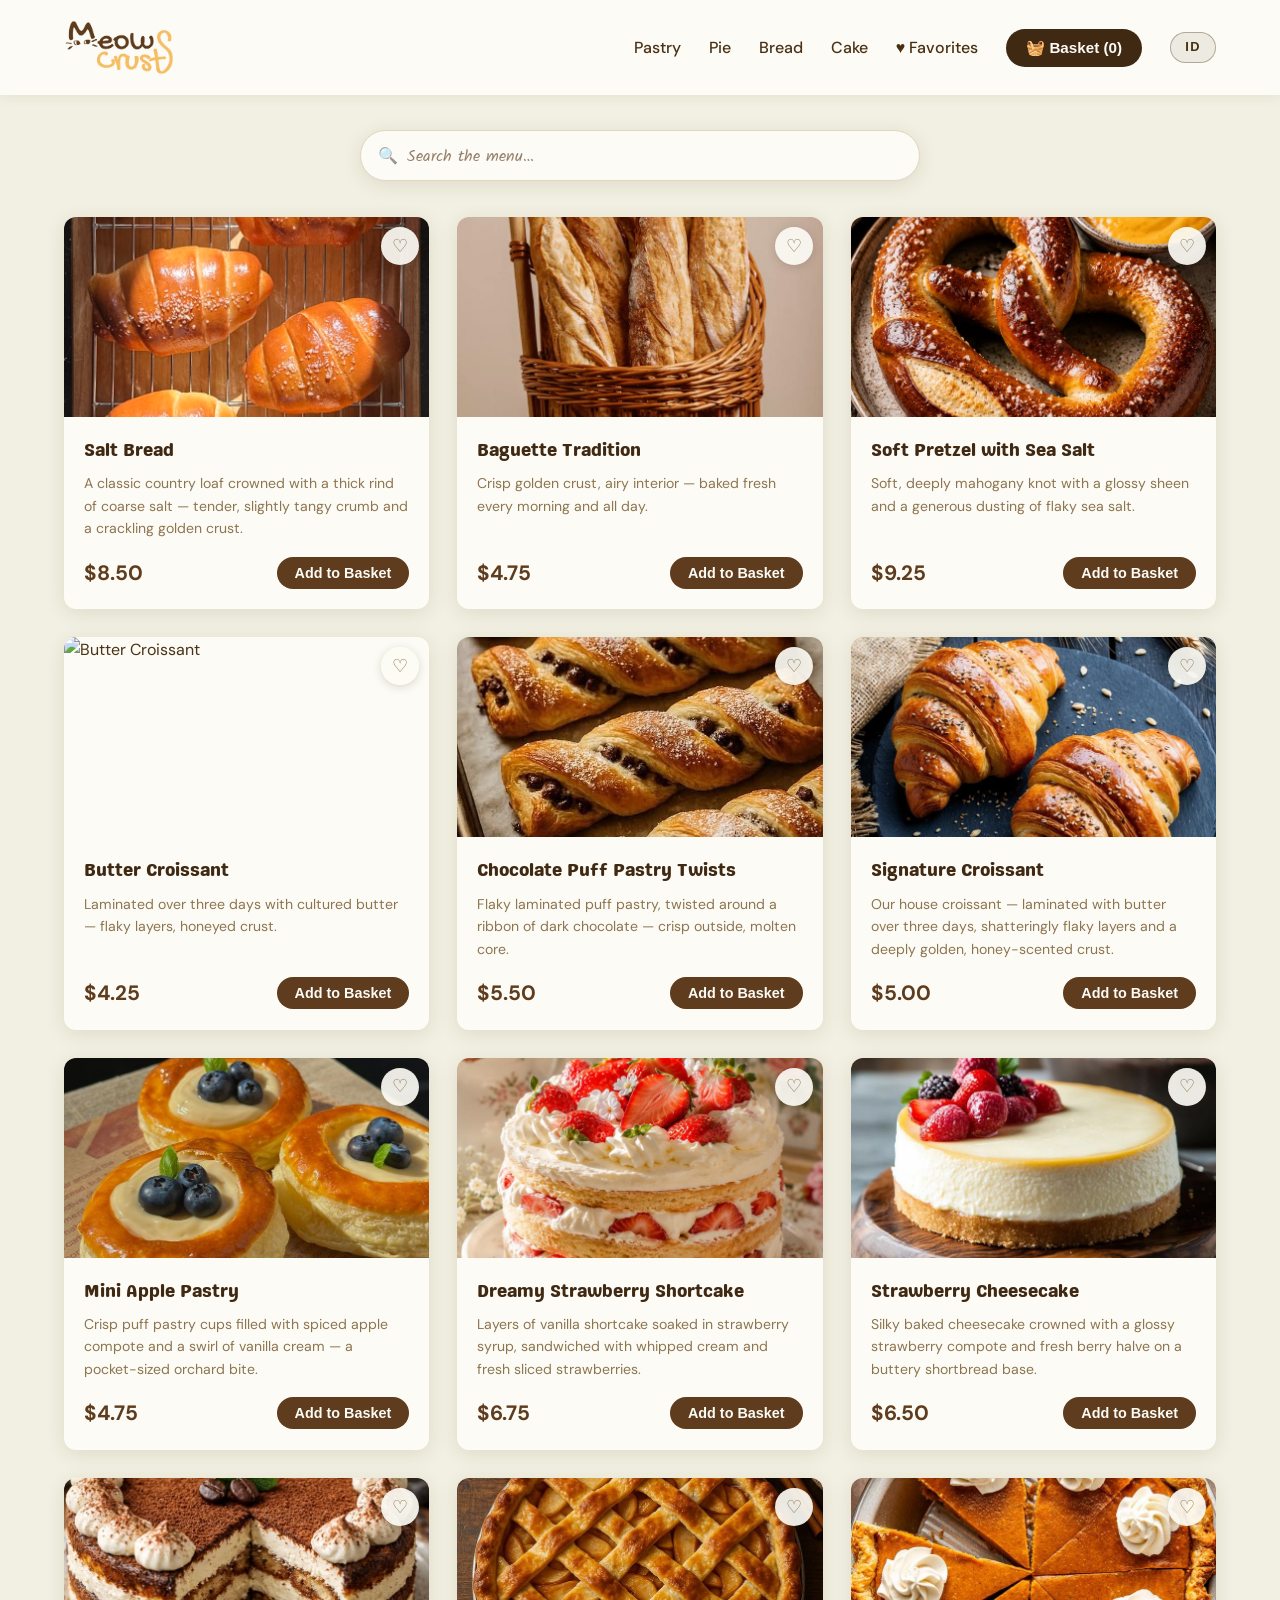
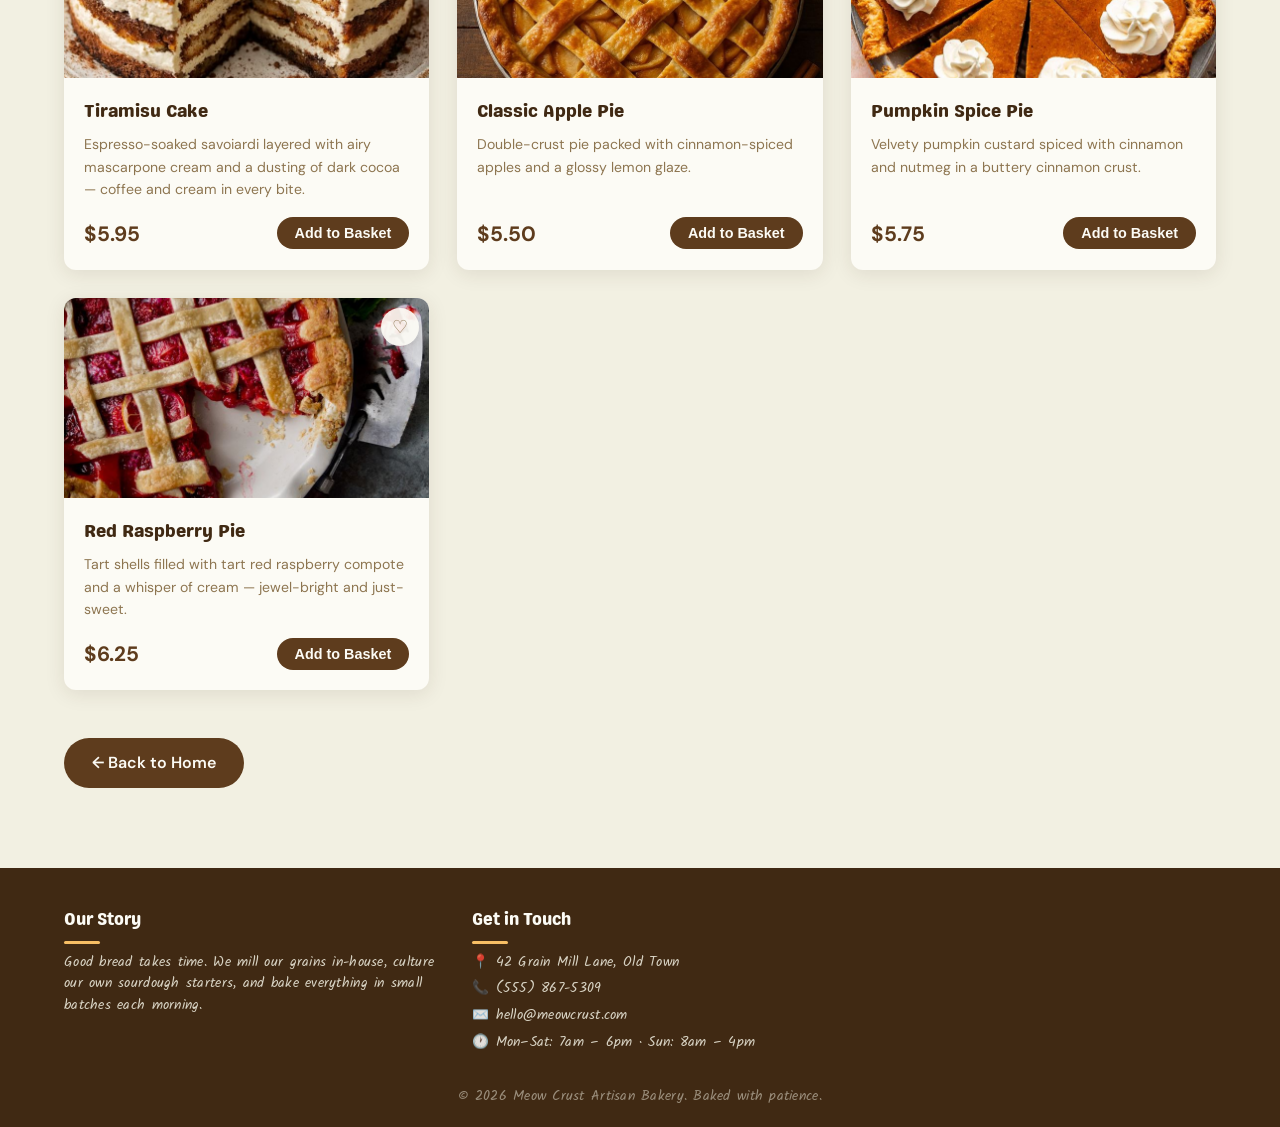
==== commit d627951e: "first commit" ====
--- a/menu.html
+++ b/menu.html
@@ -17,7 +17,6 @@
         <a class="logo" href="index.html"><img src="assets/logo.png" alt="Meow Crust"></a>
       </div>
       <div class="nav-side nav-side-right">
-        <a class="nav-link" data-i18n="navAll" href="menu.html?cat=all">All</a>
         <a class="nav-link" data-i18n="navPastries" href="menu.html?cat=pastries">Pastry</a>
         <a class="nav-link" data-i18n="navPies" href="menu.html?cat=pies">Pie</a>
         <a class="nav-link" data-i18n="navBreads" href="menu.html?cat=breads">Bread</a>
@@ -34,16 +33,6 @@
     <div class="menu-search">
       <span class="menu-search-icon" aria-hidden="true">🔍</span>
       <input type="search" id="menuSearch" data-i18n-ph="searchPh" placeholder="Search the menu…" aria-label="Search the menu">
-    </div>
-    <!-- Mobile-only category chips: at <=768px the nav links are hidden, so
-         these give phones a visible way to switch category / see "All". -->
-    <div class="menu-cat-chips" id="menuCatChips">
-      <button class="cat-chip" data-chip-cat="all">All</button>
-      <button class="cat-chip" data-chip-cat="breads" data-i18n="navBreads">Bread</button>
-      <button class="cat-chip" data-chip-cat="pastries" data-i18n="navPastries">Pastry</button>
-      <button class="cat-chip" data-chip-cat="pies" data-i18n="navPies">Pie</button>
-      <button class="cat-chip" data-chip-cat="cakes" data-i18n="navCakes">Cake</button>
-      <button class="cat-chip" data-chip-cat="favorites" data-i18n="navFav">♥ Favorites</button>
     </div>
     <div class="menu-grid" id="menuGrid">
       <!-- Items injected by JS -->
@@ -64,30 +53,6 @@
       <div class="cart-footer">
         <div class="cart-total"><span data-i18n="total">Total:</span> <span id="cartTotal">$0.00</span></div>
         <button class="btn btn-primary" id="checkoutBtn" data-i18n="checkout">Checkout</button>
-      </div>
-    </div>
-  </div>
-
-  <!-- IMAGE LIGHTBOX (tap a menu photo to view it full-size) -->
-  <div class="lightbox" id="lightbox">
-    <button class="lightbox-close" id="lightboxClose" aria-label="Close">&times;</button>
-    <div class="lightbox-stage">
-      <img class="lightbox-img" id="lightboxImg" alt="" />
-    </div>
-  </div>
-
-  <!-- DETAILS MODAL (per-item: name / description / stock / price) -->
-  <div class="modal-overlay" id="detailsModal">
-    <div class="modal details-modal">
-      <div class="modal-header">
-        <h2>Details</h2>
-        <button class="close-btn" onclick="closeDetails()" aria-label="Close">&times;</button>
-      </div>
-      <div class="details-body">
-        <p class="details-row"><span class="details-label">Name:</span> <span id="detailsName"></span></p>
-        <p class="details-row"><span class="details-label">Description:</span> <span id="detailsDesc"></span></p>
-        <p class="details-row"><span class="details-label">Stock:</span> <span id="detailsStock"></span></p>
-        <p class="details-row"><span class="details-label">Price:</span> <span id="detailsPrice"></span></p>
       </div>
     </div>
   </div>
--- a/styles.css
+++ b/styles.css
@@ -22,10 +22,11 @@
   --primary-dark: #46300F;   /* deep coffee */
   --secondary: #402913;      /* very dark coffee (footer, veil, overlays) */
   --accent: #F7BE64;         /* bunny yellow */
+  --sage: #5E3C1D;           /* second ring tone for the loading spinner */
   --bg: #F2F0E2;            /* cream white (dominant, 60%) */
   --bg-alt: #E2D5BE;       /* wheat beige (30%) */
   --text: #4A3216;          /* coffee ink */
-  --text-light: #6B5433;   /* muted wheat-brown (darkened for AA contrast on cream/white/wheat) */
+  --text-light: #8D7550;   /* muted wheat-brown */
   --white: #FCFBF5;        /* cream-white surface lift */
   --shadow: 0 4px 20px rgba(62,42,21,0.10);
   --shadow-lg: 0 10px 40px rgba(62,42,21,0.18);
@@ -96,7 +97,7 @@
 .btn {
   display: inline-block;
   padding: 14px 32px;
-  border-radius: 999px;
+  border-radius: 30px;
   font-weight: 600;
   font-size: 1rem;
   cursor: pointer;
@@ -162,11 +163,8 @@
   color: var(--primary-dark);
 }
 
-/* All nav links (home + menu, every navbar state) are plain Coffee Brown
-   links — no pills. The Bunny Yellow sweep (.nav-link::after) is the
-   hover affordance on every link. */
 .navbar.navbar-solid .nav-link {
-  color: var(--primary);
+  color: var(--text);
 }
 
 .navbar.navbar-solid .nav-link:hover {
@@ -174,7 +172,7 @@
 }
 
 .navbar.navbar-solid .nav-link::after {
-  background: var(--accent);
+  background: var(--primary);
 }
 
 .logo {
@@ -204,19 +202,17 @@
 
 .nav-link {
   font-weight: 500;
-  color: var(--primary);
+  color: var(--white);
   position: relative;
   transition: var(--transition);
 }
 
-/* Home page, BEFORE scrolling (transparent navbar over the hero): the
-   "Our Story", "Menu" and "Favorites" links are Bunny Yellow.
-   - :not(.navbar-solid)  -> excludes the menu page (its nav is .navbar-solid)
-   - :not(.scrolled)      -> pre-scroll only; once scrolled the solid
-                             navbar kicks in and links fall back to Coffee Brown.
-   The hover underline (.nav-link::after) is already Bunny Yellow globally. */
-.navbar:not(.navbar-solid):not(.scrolled) .nav-link {
-  color: var(--accent);
+.navbar.scrolled .nav-link {
+  color: var(--text);
+}
+
+.navbar.scrolled .nav-link.nav-menu {
+  border-color: rgba(94, 60, 29, 0.45);
 }
 
 .nav-link::after {
@@ -234,6 +230,11 @@
   color: var(--primary);
 }
 
+/* White-ish hover while the navbar is transparent over the hero */
+.navbar:not(.scrolled) .nav-link:hover {
+  color: var(--accent);
+}
+
 .nav-link:hover::after {
   width: 100%;
 }
@@ -243,7 +244,7 @@
   color: var(--white);
   border: none;
   padding: 10px 20px;
-  border-radius: 999px;
+  border-radius: 25px;
   cursor: pointer;
   font-size: 0.95rem;
   font-weight: 600;
@@ -260,7 +261,7 @@
   color: var(--white);
   border: 1.5px solid rgba(252, 251, 245, 0.6);
   padding: 8px 13px;
-  border-radius: 999px;
+  border-radius: 25px;
   cursor: pointer;
   font-size: 0.8rem;
   font-weight: 700;
@@ -293,38 +294,15 @@
 
 /* ===== HERO ===== */
 .hero {
-  position: relative; /* anchor for the torn-paper ::after strip at the hero's bottom */
   min-height: auto;
-  aspect-ratio: 24 / 12; /* match the 2400x1200 image — display follows the image, never stretches it */
+  aspect-ratio: 24 / 13; /* match the 2400x1300 image — display follows the image, never stretches it */
   display: flex;
   align-items: center;
   justify-content: center;
   text-align: center;
-  background: url('assets/hero.jpg') center / cover no-repeat;
+  background: url('assets/hero.png') center / cover no-repeat;
   color: var(--white);
   padding: 0 5%;
-}
-
-/* Indonesian hero: swap in the translated artwork. Toggled by the i18n system
-   via .hero-id on the <section class="hero">. Same 2400x1200 true size —
-   identical 24/12 ratio, so no stretching. English keeps assets/hero.jpg. */
-.hero.hero-id {
-  background-image: url('assets/hero-id.jpg');
-}
-
-/* Hand-torn paper strip across the hero's bottom edge. Cream (--bg) fill so the
-   next section reads as the next sheet of paper showing through; the ragged peaks
-   pull back to let a sliver of hero artwork show, mimicking torn fibres.
-   Sits above the background (z:1) but below nav/overlays. Works over EN + ID art. */
-.hero::after {
-  content: "";
-  position: absolute;
-  left: 0;
-  right: 0;
-  bottom: -16px;
-  height: 76px;
-  z-index: 1;
-  background: url("data:image/svg+xml,%3Csvg xmlns='http://www.w3.org/2000/svg' width='1440' height='48' viewBox='0 0 1440 48' preserveAspectRatio='none'%3E%3Cpath d='M0,48 L0,32 C150,22 260,41 400,31 C500,24 560,43 680,34 C760,27 830,20 930,32 C1020,42 1100,26 1210,35 C1290,43 1370,27 1440,31 L1440,48 Z' fill='%23F2F0E2'/%3E%3C/svg%3E") bottom center / 100% 100% no-repeat;
 }
 
 .hero-eyebrow {
@@ -337,7 +315,7 @@
   background: rgba(247,190,100,0.18);
   border: 1px solid rgba(247,190,100,0.5);
   padding: 6px 16px;
-  border-radius: 999px;
+  border-radius: 20px;
   margin-bottom: 18px;
   text-shadow: 0 1px 6px rgba(64,41,19,0.6);
 }
@@ -374,7 +352,7 @@
   background: var(--white);
   border: 2px solid var(--bg-alt);
   padding: 8px 22px;
-  border-radius: 999px;
+  border-radius: 25px;
   cursor: pointer;
   font-weight: 600;
   color: var(--text);
@@ -461,7 +439,15 @@
   100% { transform: scale(1.12); }
 }
 
-/* "♥ Favorites" is now treated like the other nav links (no accent color) */
+/* "♥ Favorites" nav link stands out in the accent color */
+.nav-link.nav-fav {
+  color: var(--accent);
+}
+
+.navbar.scrolled .nav-fav,
+.navbar.navbar-solid .nav-fav {
+  color: var(--primary-dark);
+}
 
 .menu-item-img img {
   width: 100%;
@@ -482,19 +468,9 @@
 }
 
 .menu-item-body h3 {
-  font-size: 1.3rem;
+  font-size: 1.15rem;
   color: var(--secondary);
   margin-bottom: 6px;
-}
-
-/* Urgency indicator — "Only X left in stock" (hardcoded for low-stock items).
-   Dark red, DM Sans; sized between the description (0.88rem) and the price (1.15rem). */
-.menu-item-body .stock-note {
-  color: #C62828;
-  font-family: var(--font-body);
-  font-size: 0.9rem;
-  font-weight: 600;
-  margin: 0 0 6px;
 }
 
 .menu-item-body .description {
@@ -511,7 +487,7 @@
 }
 
 .price {
-  font-size: 1.15rem;
+  font-size: 1.3rem;
   font-weight: 700;
   color: var(--primary);
 }
@@ -521,7 +497,7 @@
   color: var(--white);
   border: none;
   padding: 8px 18px;
-  border-radius: 999px;
+  border-radius: 20px;
   cursor: pointer;
   font-weight: 600;
   font-size: 0.9rem;
@@ -532,170 +508,39 @@
   background: var(--primary-dark);
 }
 
-/* Two buttons on the right of the card footer: Details (outline) + Add to Basket (solid).
-   Details sits to the LEFT of Add to Basket, styled to match the add-to-cart button. */
-.menu-item-actions {
-  display: flex;
-  align-items: center;
-  gap: 8px;
-}
-
-.details-btn {
-  background: var(--white);
-  color: var(--primary);
-  border: 2px solid var(--primary);
-  padding: 6px 16px;
-  border-radius: 999px;
-  cursor: pointer;
-  font-weight: 600;
-  font-size: 0.9rem;
-  transition: var(--transition);
-}
-
-.details-btn:hover {
-  background: var(--primary);
-  color: var(--white);
-}
-
-/* ===== DETAILS MODAL ===== */
-/* Reuses .modal-overlay + .modal for the dimmed backdrop, pop-in, and sizing.
-   Title in Genty Sans, centered; all other text in DM Sans. */
-.details-modal {
-  max-width: 460px;
-}
-
-.details-modal .modal-header h2 {
-  font-family: var(--font-heading); /* Genty Sans */
-  font-weight: 400;
-  text-align: center;
-}
-
-.details-body {
-  padding: 20px 28px;
-  font-family: var(--font-body); /* DM Sans */
-}
-
-.details-row {
-  font-size: 0.98rem;
-  color: var(--text);
-  margin-bottom: 14px;
-  line-height: 1.5;
-}
-
-.details-row .details-label {
-  font-weight: 700;
-  color: var(--secondary);
-}
-
 /* ===== ABOUT ===== */
 .about-section {
-  position: relative; /* anchor for the torn-paper ::before (top) and ::after (bottom) */
-  background: var(--bg-alt) url('assets/about-bg.png') center / auto no-repeat;
-}
-
-/* ===== HAND-TORN PAPER EDGES — "Our Story" (#about), main page only =====
-   Paper-like shape: broad soft waves broken by a few thin sharp spikes,
-   varied depth and rhythm. Top and bottom use two DIFFERENT jag patterns
-   so they don't read as copy-pasted.
-   ::before hangs a cream (#F2F0E2, the "Fresh From the Oven" sheet above)
-   tear down through the top edge; ::after lifts a warm-white (#FCFBF5,
-   the "Get in Touch" sheet below) tear up through the bottom edge — each
-   colored to the section BEYOND the tear, so it looks like the next sheet
-   of paper showing through. .about-section only exists in index.html,
-   so the menu page is untouched. */
-.about-section::before {
-  content: "";
-  position: absolute;
-  left: 0;
-  right: 0;
-  top: -16px;
-  height: 76px;
-  z-index: 1;
-  background: url("data:image/svg+xml,%3Csvg xmlns='http://www.w3.org/2000/svg' width='1440' height='48' viewBox='0 0 1440 48' preserveAspectRatio='none'%3E%3Cpath d='M0,0 L0,25 C5,25 8,25 13,25 C20,25 22,23 29,23 C35,23 37,22 43,22 C50,22 53,22 60,22 C65,22 68,22 73,22 C79,22 81,22 87,22 C94,22 97,22 104,22 C109,22 112,24 117,24 C125,24 128,24 136,24 C144,24 148,27 156,27 C166,27 169,29 179,29 C187,29 190,29 198,29 C206,29 210,30 218,30 C227,30 231,32 240,32 C248,32 251,31 259,31 C267,31 270,31 278,31 C286,31 289,31 297,31 C306,31 310,30 319,30 C324,30 326,29 331,29 C338,29 341,29 348,29 C353,29 355,29 360,29 C366,29 369,28 375,28 C384,28 388,26 397,26 C402,26 404,23 409,23 C419,23 423,21 433,21 C442,21 445,22 454,22 C460,22 463,22 469,22 C474,22 476,22 481,22 C489,22 492,22 500,22 C507,22 509,22 516,22 C521,22 524,24 529,24 C538,24 542,26 551,26 C559,26 563,27 571,27 C577,27 580,27 586,27 C593,27 595,28 602,28 C609,28 611,29 618,29 C626,29 629,30 637,30 C643,30 646,30 652,30 C659,30 662,32 669,32 C677,32 679,31 687,31 C692,31 693,32 698,32 C704,32 706,31 712,31 C720,31 723,28 731,28 C738,28 741,26 748,26 C756,26 758,25 766,25 C774,25 777,25 785,25 C795,25 798,24 808,24 C815,24 817,22 824,22 C830,22 833,22 839,22 C848,22 851,23 860,23 C866,23 868,22 874,22 C880,22 883,24 889,24 C895,24 898,24 904,24 C911,24 914,27 921,27 C930,27 934,29 943,29 C949,29 952,29 958,29 C967,29 970,29 979,29 C985,29 988,30 994,30 C1001,30 1004,31 1011,31 C1017,31 1020,32 1026,32 C1034,32 1037,31 1045,31 C1054,31 1057,32 1066,32 C1076,32 1079,29 1089,29 C1099,29 1103,29 1113,29 C1118,29 1121,26 1126,26 C1134,26 1137,24 1145,24 C1151,24 1153,23 1159,23 C1166,23 1168,23 1175,23 C1180,23 1182,22 1187,22 C1194,22 1197,23 1204,23 C1211,23 1214,22 1221,22 C1229,22 1231,22 1239,22 C1246,22 1249,21 1256,21 C1262,21 1265,23 1271,23 C1276,23 1279,25 1284,25 C1294,25 1297,25 1307,25 C1315,25 1319,27 1327,27 C1335,27 1339,29 1347,29 C1356,29 1359,29 1368,29 C1377,29 1380,30 1389,30 C1394,30 1397,32 1402,32 C1411,32 1414,32 1423,32 C1430,32 1433,32 1440,32 L1440,0 Z' fill='%23F2F0E2'/%3E%3C/svg%3E") top center / 100% 100% no-repeat;
-
-}
-
-.about-section::after {
-  content: "";
-  position: absolute;
-  left: 0;
-  right: 0;
-  bottom: -16px;
-  height: 76px;
-  z-index: 1;
-  background: url("data:image/svg+xml,%3Csvg xmlns='http://www.w3.org/2000/svg' width='1440' height='48' viewBox='0 0 1440 48' preserveAspectRatio='none'%3E%3Cpath d='M0,48 L0,23 C7,23 10,22 17,22 C25,22 27,22 35,22 C41,22 44,22 50,22 C57,22 59,22 66,22 C72,22 75,22 81,22 C86,22 89,24 94,24 C101,24 104,25 111,25 C119,25 123,24 131,24 C140,24 144,27 153,27 C163,27 166,30 176,30 C183,30 185,31 192,31 C198,31 200,32 206,32 C215,32 219,34 228,34 C237,34 241,33 250,33 C255,33 256,34 261,34 C268,34 271,33 278,33 C283,33 285,34 290,34 C298,34 302,33 310,33 C316,33 319,33 325,33 C331,33 334,30 340,30 C349,30 353,28 362,28 C370,28 373,26 381,26 C387,26 389,25 395,25 C403,25 405,23 413,23 C421,23 423,23 431,23 C436,23 439,22 444,22 C449,22 452,22 457,22 C466,22 470,22 479,22 C486,22 489,22 496,22 C505,22 509,23 518,23 C526,23 530,25 538,25 C545,25 547,27 554,27 C560,27 563,29 569,29 C576,29 578,31 585,31 C590,31 593,33 598,33 C603,33 606,34 611,34 C617,34 620,34 626,34 C635,34 639,35 648,35 C656,35 660,34 668,34 C678,34 682,33 692,33 C701,33 705,31 714,31 C719,31 721,32 726,32 C731,32 734,28 739,28 C746,28 748,26 755,26 C763,26 765,25 773,25 C778,25 781,24 786,24 C791,24 794,22 799,22 C809,22 812,22 822,22 C830,22 834,22 842,22 C847,22 850,22 855,22 C864,22 868,22 877,22 C882,22 885,22 890,22 C897,22 900,23 907,23 C915,23 919,26 927,26 C936,26 940,29 949,29 C954,29 957,31 962,31 C970,31 972,31 980,31 C989,31 993,34 1002,34 C1007,34 1009,34 1014,34 C1022,34 1025,35 1033,35 C1043,35 1046,35 1056,35 C1066,35 1069,33 1079,33 C1088,33 1092,32 1101,32 C1108,32 1110,32 1117,32 C1123,32 1126,29 1132,29 C1142,29 1145,27 1155,27 C1164,27 1167,25 1176,25 C1184,25 1187,22 1195,22 C1201,22 1203,22 1209,22 C1217,22 1221,22 1229,22 C1234,22 1235,22 1240,22 C1245,22 1247,22 1252,22 C1257,22 1259,22 1264,22 C1272,22 1276,22 1284,22 C1289,22 1291,25 1296,25 C1304,25 1306,27 1314,27 C1322,27 1325,27 1333,27 C1338,27 1341,29 1346,29 C1353,29 1356,30 1363,30 C1372,30 1376,32 1385,32 C1395,32 1398,34 1408,34 C1416,34 1420,35 1428,35 C1433,35 1435,34 1440,34 L1440,48 Z' fill='%23FCFBF5'/%3E%3C/svg%3E") bottom center / 100% 100% no-repeat;
-
+  background: var(--bg-alt);
 }
 
 .about-content {
   display: flex;
   align-items: center;
   gap: 60px;
-  max-width: 1200px;
+  max-width: 1000px;
   margin: 0 auto;
 }
 
-/* LEFT: container for the new artwork — 40% column. Drop an <img> in here.
-   Until the art is added, shows a light dashed placeholder so the slot is obvious. */
-.about-art {
-  flex: 0 0 44%;
-  display: flex;
-  align-items: center;
-  justify-content: center;
-  min-height: 525px;
-  border: 2px dashed rgba(94, 60, 29, 0.35);
-  border-radius: var(--radius);
-  background: transparent;
-  overflow: hidden;
-}
-
-.about-art img {
-  width: 100%;
-  height: 100%;
-  object-fit: contain; /* keep the whole poster, no cropping, true aspect ratio */
-  display: block;
-}
-
-.about-art-hint {
-  font-family: var(--font-hand);
-  color: var(--text-light);
-  font-size: 1.1rem;
-  opacity: 0.7;
-}
-
-/* RIGHT: 60% column. Title + paragraphs + stats, all center-aligned. */
 .about-text {
   flex: 1;
-  text-align: center;
 }
 
 .about-text p {
   margin-bottom: 16px;
-  color: var(--text);
+  color: var(--text-light);
   font-size: 1.05rem;
 }
 
-/* Single row of four stat boxes (was 2x2) */
 .about-stats {
   display: grid;
-  grid-template-columns: repeat(4, 1fr);
-  gap: 16px;
-  margin-top: 24px;
-}
-
-/* Bunny-yellow line icon above each stat number */
-.stat-icon {
-  display: block;
-  width: 42px;
-  height: 42px;
-  margin: 0 auto 10px;
-  color: var(--accent); /* #F7BE64 */
+  grid-template-columns: 1fr 1fr;
+  gap: 24px;
 }
 
 .stat {
   background: var(--white);
   border-radius: var(--radius);
-  padding: 20px 14px;
+  padding: 24px;
   text-align: center;
   box-shadow: var(--shadow);
 }
@@ -714,66 +559,15 @@
 
 /* ===== CONTACT ===== */
 .contact-section {
-  position: relative; /* anchor for the floating paw layer */
-  overflow: hidden;    /* clip paws so they don't spill into neighboring sections */
   background: var(--white);
 }
 
-/* Floating cat-paw layer — decorative only, sits BEHIND the text. JS (initFloatPaws)
-   spawns .float-paw spans here; each drifts upward on its own delay and fades in
-   from the bottom, then out at the top (soft loop). Hidden entirely when
-   prefers-reduced-motion is set (see @media below) and in the reduced-motion JS guard. */
-.float-paws {
-  position: absolute;
-  inset: 0;
-  overflow: hidden;
-  pointer-events: none;
-  z-index: 0;
-}
-
-.float-paw {
-  position: absolute;
-  bottom: -8%;
-  width: 46px;
-  height: 46px;
-  opacity: 0;
-  background: url('assets/float-cat-paw.png') center / contain no-repeat;
-  will-change: transform, opacity;
-  animation: pawFloat linear infinite;
-}
-
-/* Paws rise to ~80% of the section, then dissolve out fast.
-   Travel distance is set by JS (--paw-travel = -80% of the section's
-   measured height, in px) so the rise covers the same relative distance
-   on any screen. Opacity holds, then fades during the final ~12% of the
-   loop; with the 8–11s durations JS assigns that fade is under 2s per paw.
-   Both ends are opacity:0 so the loop reset is invisible. */
-@keyframes pawFloat {
-  0%   { opacity: 0; transform: translateY(0) rotate(var(--rot, -8deg)); }
-  15%  { opacity: 0.5; }
-  88%  { opacity: 0.5; }
-  100% { opacity: 0; transform: translateY(var(--paw-travel, -32vh)) rotate(var(--rot, -8deg)); }
-}
-
-/* No decorative motion: hide the whole layer. */
-@media (prefers-reduced-motion: reduce) {
-  .float-paws { display: none; }
-}
-
 .contact-grid {
-  position: relative;
-  z-index: 1; /* above the decorative paw layer */
   display: grid;
   grid-template-columns: 1fr 1fr;
   gap: 60px;
   max-width: 900px;
   margin: 0 auto;
-}
-
-/* The section title is a static direct child, so lift it above the paws too */
-.contact-section > .section-title {
-  position: relative;
-  z-index: 1;
 }
 
 .contact-info p {
@@ -867,14 +661,13 @@
 .cart-items {
   flex: 1;
   overflow-y: auto;
-  padding: 12px 28px;
+  padding: 20px 28px;
 }
 
 .cart-item {
   display: flex;
   justify-content: space-between;
-  align-items: flex-start;
-  gap: 12px;
+  align-items: center;
   padding: 12px 0;
   border-bottom: 1px solid var(--bg-alt);
 }
@@ -883,104 +676,65 @@
   border-bottom: none;
 }
 
-/* left column: name (on top, slightly bigger), unit price, then quantity */
-.cart-item-info {
-  display: flex;
-  flex-direction: column;
-  gap: 0; /* name + price read as one group */
-  align-items: flex-start;
-}
-
 .cart-item-info h4 {
-  font-size: 1.1rem;
+  font-size: 0.95rem;
   color: var(--secondary);
 }
 
 .cart-item-info span {
   font-size: 0.85rem;
   color: var(--text-light);
-  margin-bottom: 18px; /* more space between the price and the qty pill below */
-}
-
-/* quantity control: [−] [number] [+] — every element locked to the same 26px height
-   and flex-centered, so the −, number, and + stay visually on one line by construction */
-.cart-qty {
-  display: flex;
-  align-items: center;
-  gap: 10px;
-  margin-bottom: 0;
-}
-
-.cart-qty-btn {
+}
+
+.cart-item-remove {
+  background: none;
+  border: none;
+  color: var(--accent);
+  cursor: pointer;
+  font-size: 1.2rem;
+  transition: var(--transition);
+}
+
+.cart-item-remove:hover {
+  transform: scale(1.2);
+}
+
+.cart-item-qty {
+  display: flex;
+  align-items: center;
+  gap: 6px;
+  margin-right: 10px;
+}
+
+.qty-btn {
   width: 26px;
   height: 26px;
   border-radius: 50%;
   border: 1.5px solid var(--bg-alt);
-  background: var(--bg-alt);
-  color: var(--primary-dark);
+  background: var(--white);
+  color: var(--secondary);
   font-size: 1rem;
   line-height: 1;
   cursor: pointer;
   display: flex;
   align-items: center;
   justify-content: center;
+  transition: var(--transition);
   padding: 0;
-  transition: var(--transition);
-}
-
-.cart-qty-btn:hover {
+}
+
+.qty-btn:hover {
   border-color: var(--primary);
   background: var(--primary);
   color: var(--white);
 }
 
-/* double selector on purpose: the value is a <span>, so the broader
-   ".cart-item-info span" rule (0.85rem / muted color / 8px bottom margin) would
-   otherwise override these — ".cart-qty .cart-qty-val" beats it */
-.cart-qty .cart-qty-val {
-  width: 34px;
-  height: 26px;
-  display: flex;
-  align-items: center;
-  justify-content: center;
+.qty-num {
+  min-width: 22px;
   text-align: center;
-  line-height: 1;
-  font-size: 1rem;
   font-weight: 700;
   color: var(--primary-dark);
-  margin-bottom: 0;
-}
-
-/* right column: "x" stays in the top-right corner; the item's total is pushed to
-   the bottom of the row */
-.cart-item-side {
-  display: flex;
-  flex-direction: column;
-  align-self: stretch;
-  justify-content: space-between;
-}
-
-.cart-item-remove {
-  background: none;
-  border: none;
-  color: var(--primary);
-  cursor: pointer;
-  font-size: 1.2rem;
-  transition: var(--transition);
-  align-self: flex-end; /* top-right corner */
-}
-
-.cart-item-remove:hover {
-  transform: scale(1.2);
-  color: var(--primary-dark);
-}
-
-.cart-item-line-total {
-  font-size: 1rem;
-  font-weight: 700;
-  color: var(--primary-dark);
-  align-self: flex-start;
-  margin-left: -90px; /* nudge further left */
+  font-size: 0.95rem;
 }
 
 .cart-footer {
@@ -1055,7 +809,7 @@
   background: var(--primary);
   color: var(--white);
   font-weight: 600;
-  border-radius: 999px;
+  border-radius: 25px;
   transition: var(--transition);
 }
 
@@ -1070,53 +824,10 @@
 }
 
 /* ===== MENU SEARCH ===== */
-/* Section rhythm: 50px below the block, matching .section-title */
 .menu-search {
   position: relative;
   max-width: 560px;
-  margin: 0 auto 50px;
-}
-
-/* ===== MOBILE CATEGORY CHIPS (menu page) =====
-   Visible ONLY at <=768px, where the top-nav category links are hidden.
-   Keeps phones from dead-ending on the menu page (no way to switch
-   category or reach "All"). */
-.menu-cat-chips {
-  display: none;
-}
-
-@media (max-width: 768px) {
-  .menu-cat-chips {
-    display: flex;
-    flex-wrap: wrap;
-    justify-content: center;
-    gap: 10px;
-    margin-bottom: 40px;
-  }
-}
-
-.cat-chip {
-  background: var(--white);
-  border: 1.5px solid var(--bg-alt);
-  color: var(--text);
-  padding: 8px 16px;
-  border-radius: 999px;
-  font-family: inherit;
-  font-size: 0.9rem;
-  font-weight: 600;
-  cursor: pointer;
-  transition: var(--transition);
-}
-
-.cat-chip:hover {
-  border-color: var(--primary);
-  color: var(--primary);
-}
-
-.cat-chip.active {
-  background: var(--primary);
-  border-color: var(--primary);
-  color: var(--white);
+  margin: 0 auto 36px;
 }
 
 .menu-search-icon {
@@ -1137,7 +848,7 @@
   color: var(--text);
   background: var(--white);
   border: 1.5px solid var(--bg-alt);
-  border-radius: 999px;
+  border-radius: 30px;
   box-shadow: var(--shadow);
   outline: none;
   transition: border-color var(--transition), box-shadow var(--transition);
@@ -1148,6 +859,7 @@
 #menuSearch::placeholder {
   color: var(--primary);
   opacity: 0.65;
+  font-family: var(--font-hand);
 }
 
 #menuSearch:focus {
@@ -1160,8 +872,31 @@
   appearance: none;
 }
 
-/* Home navbar links are plain text with the Bunny Yellow underline sweep
-   (same treatment as every other nav link — no pills). */
+/* Single "Menu" link on the home navbar — gentle pill so it reads as the entry point */
+.nav-link.nav-menu {
+  padding: 7px 16px;
+  border: 1.5px solid rgba(252, 251, 245, 0.55);
+  border-radius: 999px;
+}
+
+.nav-link.nav-menu::after {
+  display: none; /* no underline sweep on a pill */
+}
+
+/* "Our Story" link sits right of the logo on the home navbar — same pill treatment */
+.nav-link.nav-story {
+  padding: 7px 16px;
+  border: 1.5px solid rgba(252, 251, 245, 0.55);
+  border-radius: 999px;
+}
+
+.nav-link.nav-story::after {
+  display: none;
+}
+
+.navbar.scrolled .nav-link.nav-story {
+  border-color: rgba(94, 60, 29, 0.45);
+}
 
 /* ===== WIDER NAV (category links) ===== */
 @media (max-width: 1200px) {
@@ -1214,7 +949,6 @@
 }
 
 .footer-block p {
-  font-family: var(--font-body); /* DM Sans — overrides the Kalam global footer p */
   font-size: 0.85rem;
   color: var(--bg);
   opacity: 0.85;
@@ -1262,85 +996,6 @@
   }
 }
 
-/* ===== STAT CARDS: gentle hover lift (Our Story) ===== */
-.stat {
-  transition: transform 0.25s ease, box-shadow 0.25s ease;
-}
-
-.stat:hover {
-  transform: scale(1.06);
-  box-shadow: var(--shadow-lg);
-}
-
-/* ===== MENU CARD ENTRANCE ===== */
-/* Staggered fade-up when the grid re-renders (filter/search). */
-.menu-item {
-  animation: cardIn 0.3s ease backwards;
-  /* index set inline via style="--i" in renderMenu() */
-  animation-delay: calc(var(--i, 0) * 45ms);
-}
-
-@keyframes cardIn {
-  from { opacity: 0; transform: translateY(12px); }
-  to   { opacity: 1; transform: translateY(0); }
-}
-
-/* ===== SCROLL-REVEAL (About / Contact) =====
-   The hidden state only applies when JS is on (html.js, set by the inline
-   script in index.html's <head>). .in is added by the IntersectionObserver.
-   Without JS the content is always visible. */
-.js .reveal {
-  opacity: 0;
-  transform: translateY(24px);
-  transition: opacity 0.6s ease, transform 0.6s ease;
-}
-
-.js .reveal.in {
-  opacity: 1;
-  transform: none;
-}
-
-/* ===== REDUCED MOTION: disable ALL decorative motion, keep content visible ===== */
-@media (prefers-reduced-motion: reduce) {
-  .menu-item {
-    animation: none;
-  }
-
-  .slide {
-    transition: none; /* slideshow still works, just doesn't glide */
-  }
-
-  .js .reveal,
-  .js .reveal.in {
-    opacity: 1;
-    transform: none;
-    transition: none;
-  }
-
-  .stat:hover {
-    transform: none;
-  }
-}
-
-/* ===== SLIDE CTA POSITION MAP (keep in sync with the artwork) =====
-   The full-bleed slides (.slide-full) overlay a real button ON TOP of a
-   pill baked into each 16:9 artwork. The pixel positions below are only
-   valid for the EXACT artwork files listed — swapping an image without
-   re-measuring will leave the button floating over nothing.
-
-   assets/slide-butter-croissant.png        → .cta-right   (left 64.4%, top 78.8%)
-   assets/slide-pretzel.png                → .cta-right   (left 64.4%, top 78.8%)
-   assets/slide-strawberry-cheesecake.png   → .cta-left    (left 14.8%, top 79.5%)
-   assets/slide-raspberry-pie.png          → .cta-left    (left 14.8%, top 79.5%)
-   assets/slide-butter-croissant-id.jpg    → .cta-right   (same position/size as English)
-   assets/slide-strawberry-cheesecake-id.jpg → .cta-left  (same position/size as English)
-   assets/slide-pretzel-id.jpg             → .cta-right   (same position/size as English)
-   assets/slide-raspberry-pie-id.jpg       → .cta-left    (same position/size as English)
-
-   To replace an asset: re-export it with the CTA pill in the same slot,
-   OR update the matching cta-right / cta-left values below.
-   Also keep the pill's outer size (17.24% x 7.41%) matched to the new art. */
-
 /* ===== RESPONSIVE ===== */
 @media (max-width: 768px) {
   .nav-link {
@@ -1353,16 +1008,6 @@
 
   .about-content {
     flex-direction: column;
-  }
-
-  .about-art {
-    flex: none;
-    width: 100%;
-    min-height: 280px;
-  }
-
-  .about-stats {
-    grid-template-columns: 1fr 1fr;
   }
 
   .contact-grid {
@@ -1419,7 +1064,7 @@
 
 .ship-option.active {
   border-color: var(--primary);
-  background: rgba(247,190,100,0.30); /* lighter shade of Bunny Yellow when picked */
+  background: rgba(247,190,100,0.12);
   box-shadow: var(--shadow);
   transform: translateY(-2px);
 }
@@ -1453,7 +1098,7 @@
 
 /* ===== SPOTLIGHT SLIDESHOW ===== */
 .slideshow-section {
-  background: var(--bg) url('assets/recommendation-bg.png') center / auto no-repeat;
+  background: var(--bg);
 }
 
 .slideshow {
@@ -1547,7 +1192,7 @@
   color: var(--primary);
   background: rgba(247,190,100,0.14);
   padding: 4px 14px;
-  border-radius: 999px;
+  border-radius: 20px;
 }
 
 .slide-body h3 {
@@ -1708,9 +1353,7 @@
 
 /* delivery mode: give the cat GIF more breathing room */
 #confirmOverlay.delivery .confirm-modal {
-  max-width: 616px; /* 560px +10% */
-  padding-top: 51px; /* top 48px + 3px */
-  max-height: 96vh; /* raised 80vh -> 96vh so the bigger gif fits inside the box */
+  max-width: 560px;
 }
 
 .confirm-modal .close-btn {
@@ -1721,7 +1364,6 @@
 }
 
 .confirm-card {
-  position: relative;
   display: flex;
   flex-direction: column;
   align-items: center;
@@ -1732,7 +1374,7 @@
 
 /* delivery mode: give the cat GIF more breathing room */
 #confirmOverlay.delivery .confirm-card {
-  max-width: 528px; /* 480px +10% */
+  max-width: 480px;
 }
 
 @keyframes confirmIn {
@@ -1749,6 +1391,7 @@
   justify-content: center;
   background: var(--white);
   border-radius: 14px;
+  box-shadow: var(--shadow-lg);
   overflow: hidden;
 }
 
@@ -1762,34 +1405,13 @@
 .confirm-logo[hidden],
 .confirm-cat[hidden] { display: none; }
 
-/* delivery confirmation: walking cat GIF (portrait 2:3 asset, carries its own caption) */
+/* delivery confirmation: walking cat GIF (transparent bg, carries its own caption) */
 .confirm-cat {
-  width: auto;
-  height: min(861px, calc(96vh - 150px)); /* cap raised 20% (80vh -> 96vh budget); still fits the box */
-  max-width: 100%;      /* never wider than the box on narrow screens */
-  aspect-ratio: 2 / 3;  /* 1280x1920 asset — box stays true aspect when it scales */
-  margin-left: 7px; /* nudge the gif slightly to the right (was 10px, -3px) */
-  margin-top: -50px; /* was -70px; -50 keeps the gif inside the box's top edge */
+  width: 420px;
+  height: 420px;
   display: flex;
   align-items: center;
   justify-content: center;
-}
-
-/* floating cat paws inside the pickup confirmation popup: same effect/asset as the
-   "Get in Touch" section (JS initConfirmPaws spawns them). Delivery mode shows the
-   cat GIF instead, so the paws layer is hidden there. The card's content is lifted
-   above the paw layer so the paws read as a background. */
-#confirmOverlay .confirm-paws {
-  z-index: 0;
-}
-
-#confirmOverlay:not(.delivery) .confirm-card > :not(.confirm-paws) {
-  position: relative;
-  z-index: 1;
-}
-
-#confirmOverlay.delivery .confirm-paws {
-  display: none;
 }
 
 .confirm-cat img {
@@ -1806,7 +1428,7 @@
 
 /* small screens: shrink the cat box so it never overflows */
 @media (max-width: 520px) {
-  .confirm-cat { height: min(345px, 55vh); margin-left: 12px; } /* width auto, keeps 2:3 */
+  .confirm-cat { width: 260px; height: 260px; }
   #confirmOverlay.delivery .confirm-card { max-width: 300px; }
 }
 
@@ -1822,7 +1444,7 @@
   border-radius: 50%;
   border: 3px solid transparent;
   border-top-color: var(--accent);
-  border-right-color: var(--primary);
+  border-right-color: var(--sage);
   animation: ringSpin 1s linear infinite;
 }
 
@@ -1877,93 +1499,8 @@
 }
 
 .confirm-home {
-  margin-top: -20px; /* another 10px up; note: now 6px into the gif's bottom edge */
+  margin-top: 10px;
   width: 100%;
-  max-width: 228px; /* 240px - 5% */
+  max-width: 240px;
   text-align: center;
 }
-
-/* delivery-only: scale the button with the gif so the group stays proportional on short screens */
-#confirmOverlay.delivery .confirm-home {
-  max-width: min(228px, calc((96vh - 150px) * 0.3838)); /* same scale factor as the gif; budget raised 80vh -> 96vh */
-}
-
-/* pickup confirmation only: the button sits lower than delivery (delivery keeps -50px) */
-#confirmOverlay:not(.delivery) .confirm-home {
-  margin-top: 10px;
-}
-
-/* ===== IMAGE LIGHTBOX (menu page: full-size photo pop-up) ===== */
-/* Fixed dimmed overlay. Sits above the page-veil (z-3000) so it's on top. */
-.lightbox {
-  position: fixed;
-  inset: 0;
-  background: rgba(46, 32, 16, 0.72); /* dims + darkens everything behind */
-  display: none;
-  align-items: center;
-  justify-content: center;
-  z-index: 4000;
-}
-
-.lightbox.open {
-  display: flex;
-  animation: lightboxIn 0.25s ease;
-}
-
-/* Consistent frame for EVERY image: same box + object-fit:contain, so
-   landscape and portrait photos always render at the same size (letterboxed). */
-.lightbox-stage {
-  position: relative;
-  width: min(90vw, 720px);
-  aspect-ratio: 4 / 3;
-  background: var(--bg);
-  border-radius: var(--radius);
-  box-shadow: var(--shadow-lg);
-  overflow: hidden;
-}
-
-.lightbox-img {
-  width: 100%;
-  height: 100%;
-  object-fit: contain; /* whole image always visible, never stretched */
-  display: block;
-}
-
-/* "x" button: top-right corner of the overlay, floating in the dimmed area
-   — i.e. OUTSIDE the picture, not overlapping it. */
-.lightbox-close {
-  position: absolute;
-  top: 18px;
-  right: 22px;
-  width: 48px;
-  height: 48px;
-  border: none;
-  border-radius: 50%;
-  background: rgba(252, 251, 245, 0.9);
-  color: var(--secondary);
-  font-size: 1.9rem;
-  line-height: 1;
-  cursor: pointer;
-  box-shadow: var(--shadow);
-  transition: var(--transition);
-  display: flex;
-  align-items: center;
-  justify-content: center;
-  z-index: 2;
-}
-
-.lightbox-close:hover {
-  background: var(--accent);
-  color: var(--primary-dark);
-  transform: scale(1.08);
-}
-
-/* Signal that the menu photos are tappable. */
-.menu-item-img img {
-  cursor: zoom-in;
-}
-
-@keyframes lightboxIn {
-  from { opacity: 0; }
-  to   { opacity: 1; }
-}
